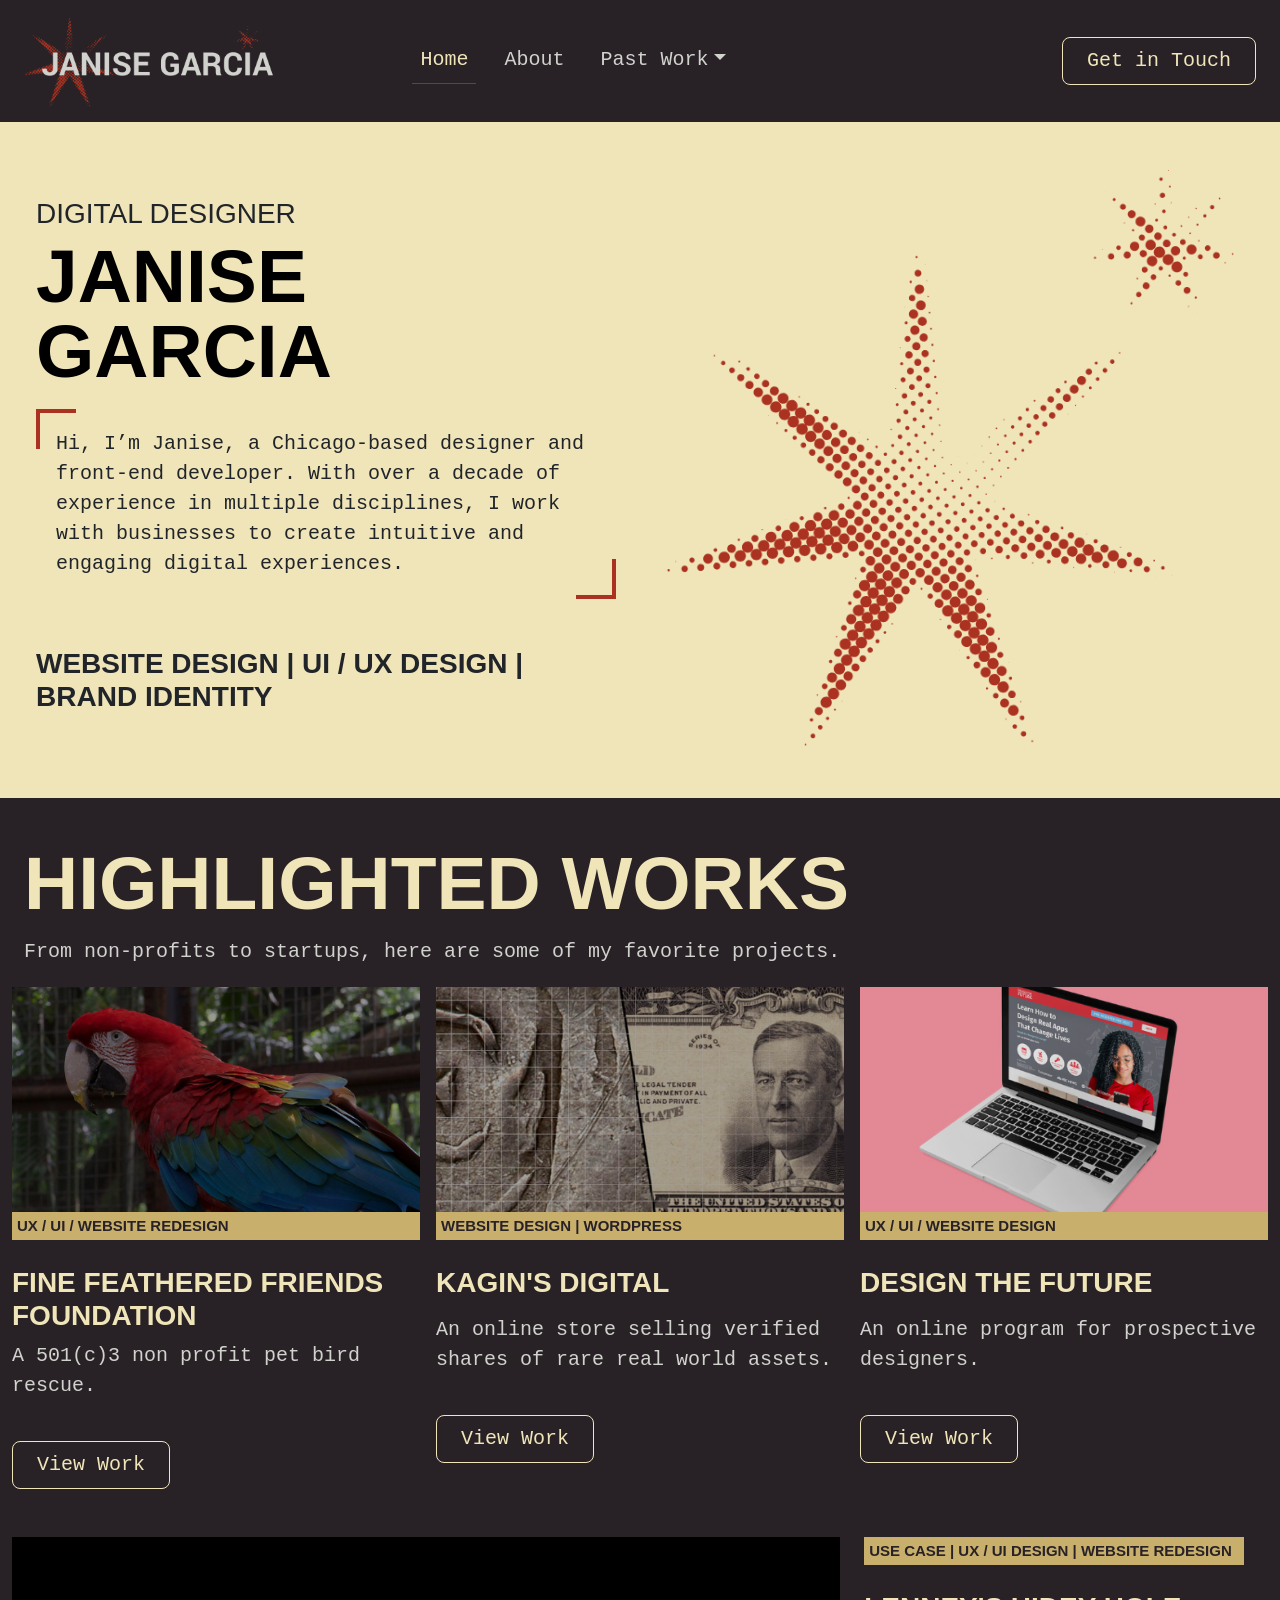
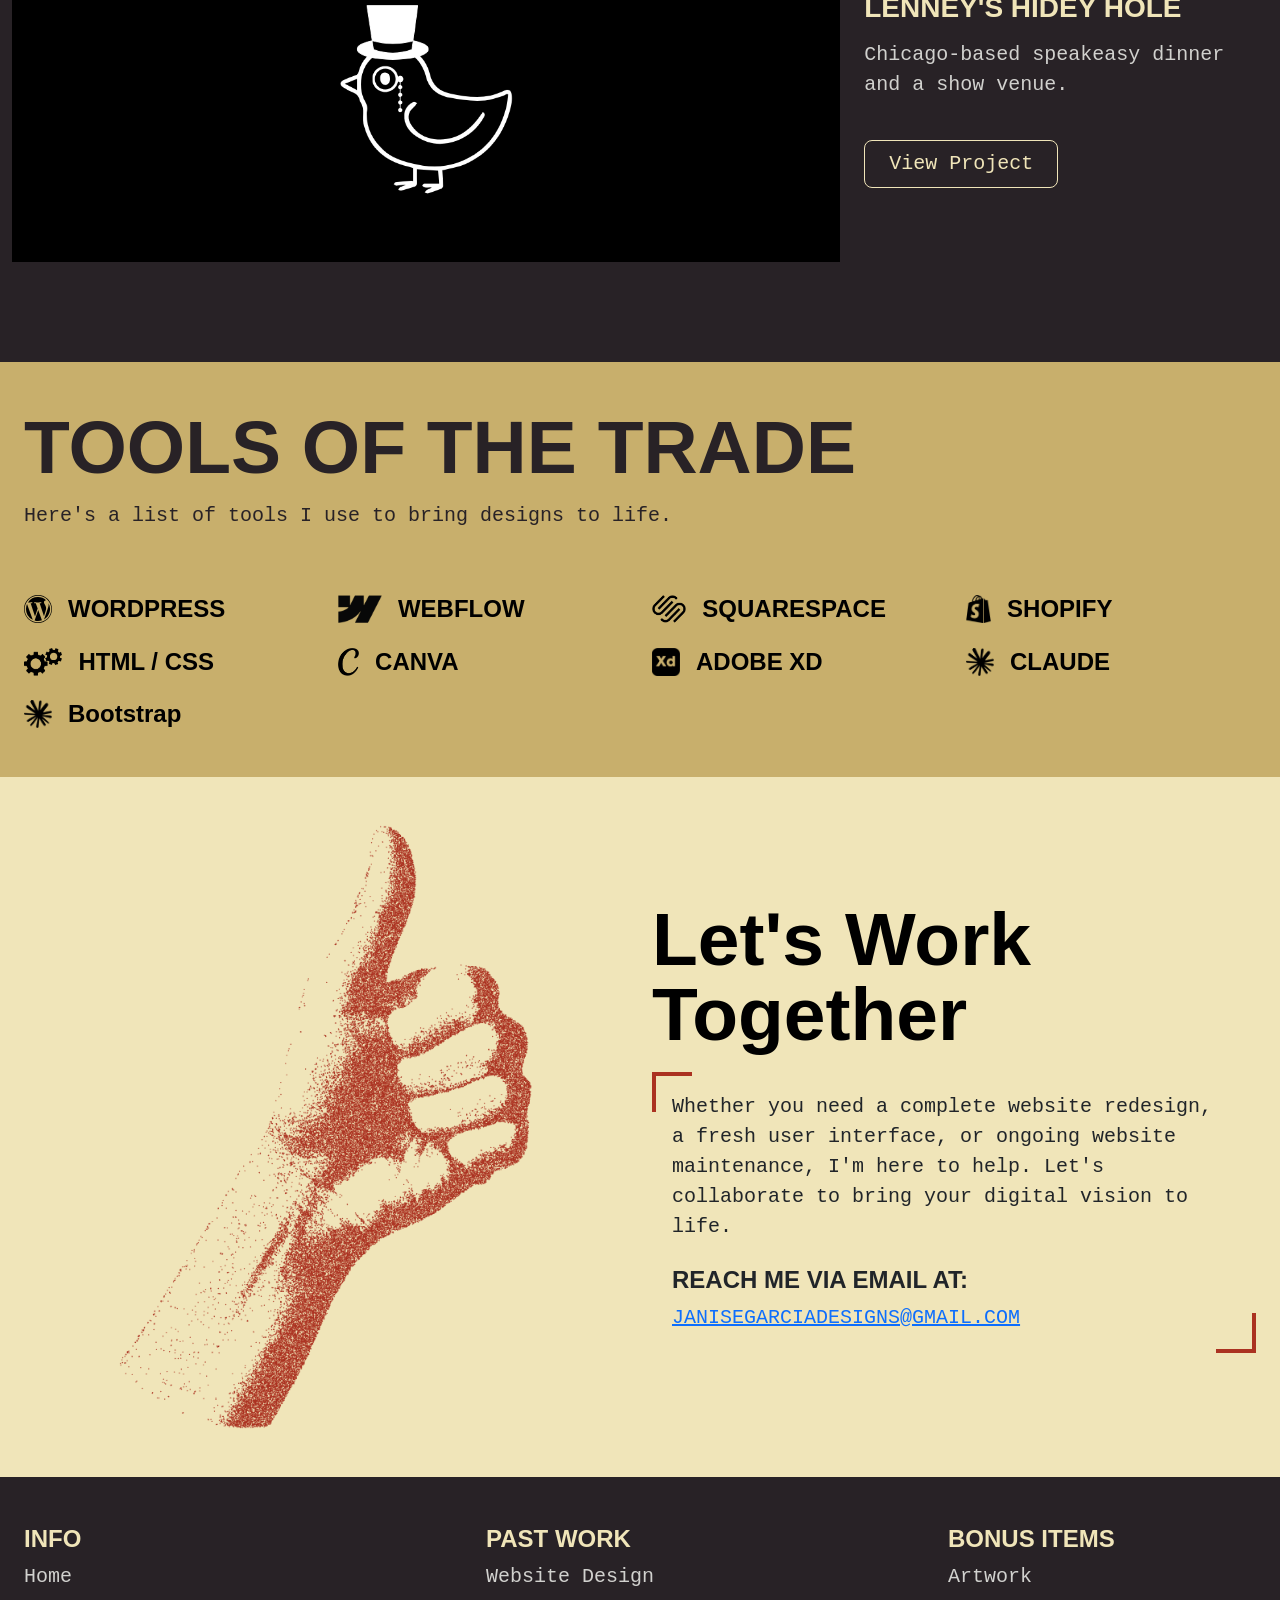
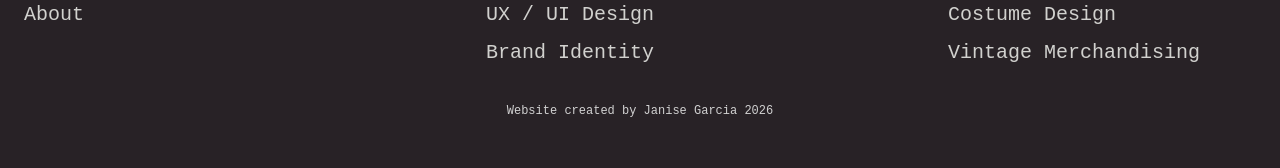
==== index.html @ 472b069e "updated spacing" ====
<!doctype html>
<html lang="en">
  <head>
    <meta charset="utf-8">
    <meta name="viewport" content="width=device-width, initial-scale=1.0">
    <title>JANISE GARCIA | DIGITAL DESIGNER</title>
    <!-- Bootstrap CSS -->
    <link rel="stylesheet" href="bootstrap-5.3.8-dist/css/bootstrap.min.css">
        <!-- Main CSS -->
    <link rel="stylesheet" href="css/main.css">



  </head>
  <body>

<!-- Navigation -->
<nav class="navbar navbar-expand-lg" aria-label="Thirteenth navbar example" >
          <div class="container"> 
              <a class="navbar-brand col-lg-3 me-0" href="#">
                <img src="images/logo.png" alt="Janise Garcia Logo" width="250" height="auto">
              </a>            
            <button class="navbar-toggler" type="button"
              data-bs-toggle="collapse"
              data-bs-target="#navbarsExample11"
              aria-controls="navbarsExample11"
              aria-expanded="false"
              aria-label="Toggle navigation">
              <span class="navbar-toggler"><span>MENU</span></span>
            </button>
            <div
              class="collapse navbar-collapse d-lg-flex"
              id="navbarsExample11">

              <ul class="navbar-nav col-lg-6 justify-content-lg-center">
                <li class="nav-item">
                  <a class="nav-link active" aria-current="page" href="#">Home</a>
                </li>
                <li class="nav-item"><a class="nav-link" href="#">About</a></li>
                <li class="nav-item dropdown">
                  <a
                    class="nav-link dropdown-toggle"
                    href="#"
                    data-bs-toggle="dropdown"
                    aria-expanded="false">Past Work</a>
                  <ul class="dropdown-menu">
                    <li><a class="dropdown-item" href="#">Website Design</a></li>
                    <li>
                      <a class="dropdown-item" href="#">UX / UI Design</a>
                    </li>
                    <li>
                      <a class="dropdown-item" href="#">Brand Identity</a>
                    </li>
                  </ul>
                </li>
              </ul>
              <div class="d-lg-flex col-lg-3 justify-content-lg-end">
                      <button type="button" class="btn btn-outline-secondary btn-lg px-4">
                        Get in Touch
                      </button>
              </div>
            </div>
          </div>
        </nav>


<!-- Hero -->
      <div class="hero container">
        <div class=" hero-content row flex-lg-row-reverse align-items-center g-5 py-5">
          <div class="col-10 col-sm-8 col-lg-6">
            <img
              src="images/herostar.png"
              class="d-block mx-lg-auto img-fluid"
              alt="Bootstrap Themes"
              width="700"
              height="500"
              loading="lazy"
            />
          </div>
          <div class="col-lg-6">
            <h3>DIGITAL DESIGNER</h3>
            <h1 class="display-5 fw-bold text-body-emphasis lh-1 mb-3">
              JANISE GARCIA
            </h1>
            <div class="box">
            <p>
              Hi, I’m Janise, a Chicago-based designer and front-end developer.
              With over a decade of experience in multiple disciplines, 
              I work with businesses to create intuitive and engaging digital experiences.
            </p>
            </div>
            <div class="tibit mt-5 pb-0 mb-0">
              <h3><strong>
                WEBSITE DESIGN | UI / UX DESIGN | BRAND IDENTITY 
                </strong>
              </h3>
            </div>
            <div class="d-grid gap-2 d-md-flex justify-content-md-start">
            </div>
          </div>
        </div>
      </div>



      <!-- past work copy-->
      <section class="past-work container">
        <div class="past-work-content row pt-5">
          <div class=" mx-auto">
             <h1 class="display-5 fw-bold text-body-emphasis lh-1 mb-3">
              HIGHLIGHTED WORKS
            </h1>
            <p class="lead">
              From non-profits to startups, here are some of my favorite projects.
            </p>
        </div>
      </section>

     <!-- past work cards-->
      <div class="album py-1 ">
        <div class="album-card container pb-5">
          <div class="row row-cols-1 row-cols-sm-2 row-cols-md-3 g-3">
            
            <div class="col ">
              <div class="">
                <div class="thumbnail" style=" background-image: url('images/fff_thumbnail.png');"  height="225" width="100%"></div>
                  <title>Placeholder</title>
                  <rect width="100%" height="100%" fill="#55595c"></rect>
                </svg>
                <div class="">
                  <h4 class="details">UX / UI / WEBSITE REDESIGN</h4>
                  <h3 class="title pt-2">FINE FEATHERED FRIENDS FOUNDATION</h3>
                  <p class="lead pb-4">A 501(c)3 non profit pet bird rescue.</p>
                  <div class="d-flex justify-content-between align-items-center">
                    <div class="btn-group">
                      <button type="button" class="btn btn-outline-secondary btn-lg px-4">
                        View Work
                      </button>
                    </div>
                  </div>
                </div>
              </div>
            </div>

            <div class="col ">
              <div class="">
                <div class="thumbnail" style=" background-image: url('images/kd_thumbnail.png');"  height="225" width="100%"></div>
                <div class="">
                  <h4 class="details">WEBSITE DESIGN | WORDPRESS</h4>
                  <h3 class="title py-2">KAGIN'S DIGITAL</h3>
                  <p class="lead pb-4">An online store selling verified shares of rare real world assets.</p>
                  <div
                    class="d-flex justify-content-between align-items-center">
                    <div class="btn-group">
                      <button type="button" class="btn btn-outline-secondary btn-lg px-4">
                        View Work
                      </button>
                    </div>
                  </div>
                </div>
              </div>
            </div>


            <div class="col">
              <div class="">
                 <div class="thumbnail" style=" background-image: url('images/thefuture.png');"  height="225" width="100%"></div>
                <div class="">
                  <h4 class="details">UX / UI / WEBSITE DESIGN</h4>
                  <h3 class="title py-2">DESIGN THE FUTURE</h3>
                  <p class="lead pb-4">An online program for prospective designers.</p>
                  <div class="d-flex justify-content-between align-items-center">
                    <div class="btn-group">
                      <button  type="button" class="btn btn-outline-secondary btn-lg px-4">
                        View Work
                      </button>
                    </div>
                  </div>
                </div>
              </div>
            </div>

          </div>

          <div class="row row-cols-1 row-cols-sm-1 row-cols-md-1 py-5">
            <div class="col ">
              <div class="d-flex flex-row justify-content-start">
                <div class="thumbnail2" style=" background-color:black; width:100%;height:325px; background-image: url('images/thumbnail_lhh.png');" ></div>
                <div class="px-4">
                  <h4 class="details">USE CASE | UX / UI DESIGN | WEBSITE REDESIGN</h4>
                  <h3 class="title py-2">LENNEY'S HIDEY HOLE</h3> 
                  <p class="lead pb-4">Chicago-based speakeasy dinner and a show venue.</p>
                  <div class="d-flex justify-content-between align-items-center" >
                    <div class="btn-group">
                      <button type="button" class="btn btn-outline-secondary btn-lg px-4">
                        View Project
                      </button>
                    </div>
                  </div>
                </div>
              </div>
            </div>
          </div>
              </button>
        </div>             
      </div>



      <!-- tools of the trade -->
      <section class="tools container">
        <div class="tools-content row pt-5">
          <div class=" mx-auto">
             <h1 class="display-5 fw-bold text-body-emphasis lh-1 mb-3">
              TOOLS OF THE TRADE
            </h1>
            <p class="lead">
              Here's a list of tools I use to bring designs to life.
            </p>
          </div>
    <div class=" text-secondary">
        <div class="row row-cols-1 row-cols-sm-2 row-cols-md-3 row-cols-lg-4 g-4 py-5" >
          <div class="col d-flex align-items-start">

<svg xmlns="http://www.w3.org/2000/svg" width="1.75em" height="1.75em" fill="black" class="bi bi-wordpress flex-shrink-0 me-3" viewBox="0 0 16 16">
  <path d="M12.633 7.653c0-.848-.305-1.435-.566-1.892l-.08-.13c-.317-.51-.594-.958-.594-1.48 0-.63.478-1.218 1.152-1.218q.03 0 .058.003l.031.003A6.84 6.84 0 0 0 8 1.137 6.86 6.86 0 0 0 2.266 4.23c.16.005.313.009.442.009.717 0 1.828-.087 1.828-.087.37-.022.414.521.044.565 0 0-.371.044-.785.065l2.5 7.434 1.5-4.506-1.07-2.929c-.369-.022-.719-.065-.719-.065-.37-.022-.326-.588.043-.566 0 0 1.134.087 1.808.087.718 0 1.83-.087 1.83-.087.37-.022.413.522.043.566 0 0-.372.043-.785.065l2.48 7.377.684-2.287.054-.173c.27-.86.469-1.495.469-2.046zM1.137 8a6.86 6.86 0 0 0 3.868 6.176L1.73 5.206A6.8 6.8 0 0 0 1.137 8"/>
  <path d="M6.061 14.583 8.121 8.6l2.109 5.78q.02.05.049.094a6.85 6.85 0 0 1-4.218.109m7.96-9.876q.046.328.047.706c0 .696-.13 1.479-.522 2.458l-2.096 6.06a6.86 6.86 0 0 0 2.572-9.224z"/>
  <path fill-rule="evenodd" d="M0 8c0-4.411 3.589-8 8-8s8 3.589 8 8-3.59 8-8 8-8-3.589-8-8m.367 0c0 4.209 3.424 7.633 7.633 7.633S15.632 12.209 15.632 8C15.632 3.79 12.208.367 8 .367 3.79.367.367 3.79.367 8"/>
</svg>
            <div>
              <h3 class="fw-bold mb-0 fs-4 text-body-emphasis">
                WORDPRESS
              </h3>
            </div>
          </div>
          <div class="col d-flex align-items-start">
<img src="images/webflow_icon.png" alt="Webflow Icon" class="bi text-body-secondary flex-shrink-0 me-3" width="auto" height="28">
            <div>
              <h3 class="fw-bold mb-0 fs-4 text-body-emphasis">
                WEBFLOW
              </h3>
            </div>
          </div>
          <div class="col d-flex align-items-start">
            <img src="images/squarespace_logo.png" alt="Webflow Icon" class="bi text-body-secondary flex-shrink-0 me-3" width="auto" height="28">
            <div>
              <h3 class="fw-bold mb-0 fs-4 text-body-emphasis">
                SQUARESPACE
              </h3>
            </div>
          </div>
          <div class="col d-flex align-items-start">
            <img src="images/shopify_logo.png" alt="Shopify Icon" class="bi text-body-secondary flex-shrink-0 me-3" width="auto" height="28">
            <div>
              <h3 class="fw-bold mb-0 fs-4 text-body-emphasis">
                SHOPIFY
              </h3>
            </div>
          </div>
          <div class="col d-flex align-items-start">
            <img src="images/htmlcss_logo.png" alt="Figma Icon" class="bi text-body-secondary flex-shrink-0 me-3" width="auto" height="28">
            <div>
              <h3 class="fw-bold mb-0 fs-4 text-body-emphasis">
                HTML / CSS
              </h3>
            </div>
          </div>
          <div class="col d-flex align-items-start">
            <img src="images/canva_logo.png" alt="Figma Icon" class="bi text-body-secondary flex-shrink-0 me-3" width="auto" height="28">
            <div>
              <h3 class="fw-bold mb-0 fs-4 text-body-emphasis">
                CANVA
              </h3>
            </div>
          </div>
          <div class="col d-flex align-items-start">
            <img src="images/adobe_xd.png" alt="Figma Icon" class="bi text-body-secondary flex-shrink-0 me-3" width="auto" height="28">
            <div>
              <h3 class="fw-bold mb-0 fs-4 text-body-emphasis">
                ADOBE XD
              </h3>
            </div>
          </div>
          <div class="col d-flex align-items-start">
            <img src="images/claude_logo.png" alt="Figma Icon" class="bi text-body-secondary flex-shrink-0 me-3" width="auto" height="28">
            <div>
              <h3 class="fw-bold mb-0 fs-4 text-body-emphasis">
                CLAUDE
              </h3>
            </div>
          </div>
                    <div class="col d-flex align-items-start">
            <img src="images/claude_logo.png" alt="Figma Icon" class="bi text-body-secondary flex-shrink-0 me-3" width="auto" height="28">
            <div>
              <h3 class="fw-bold mb-0 fs-4 text-body-emphasis">
                Bootstrap
              </h3>
            </div>
          </div>
        </div>
      </div>


        </div>
      </section>



      




<!-- Contact Me -->
      <div class="contact container">
        <div class="contact-content row flex-lg-row-reverse align-items-center py-5">
                    <div class="col-lg-6">
            <h1 class="display-5 fw-bold text-body-emphasis lh-1 mb-3">
              Let's Work Together
            </h1>
            <div class="box">
            <p class="lead">
            Whether you need a complete website redesign, a fresh user interface,
            or ongoing website maintenance, I'm here to help. Let's collaborate
            to bring your digital vision to life.
            </p>
            <br>
            <h4><strong>REACH ME VIA EMAIL AT:</strong></h4>
            <p class="lead">
            <a href="mailto:janisegarciadesigns@gmail.com">JANISEGARCIADESIGNS@GMAIL.COM</a></p>
          </div>
          </div>
          <div class="col-10 col-sm-8 col-lg-6">
            <img
              src="images/thumbsup.png"
              class="d-block mx-lg-auto img-fluid"
              alt="Bootstrap Themes"
              width="700"
              height="500"
              loading="lazy"
            />
          </div>
        </div>
      </div>






<!-- footer -->
      <section class="footer container">
        <div class="row py-lg-5">
          <div class=" mx-auto">
      <footer class="py-0">
        <div class="d-flex justify-content-between align-items-top">
          <div class="col-6 col-md-3 mb-3">
            <h4>INFO</h4>
            <ul class="nav flex-column">
              <li class="nav-item mb-2">
                <a href="#" class="footer-link p-0 text-body-secondary">Home</a>
              </li>
              <li class="nav-item mb-2">
                <a href="#" class="footer-link p-0 text-body-secondary">About</a>
              </li>
            </ul>
          </div>
          <div class="col-6 col-md-3 mb-3">
            <h4>PAST WORK</h4>
            <ul class="nav flex-column">
              <li class="nav-item mb-2">
                <a href="#" class="footer-link p-0 text-body-secondary">Website Design</a>
              </li>
              <li class="nav-item mb-2">
                <a href="#" class="footer-link p-0 text-body-secondary">UX / UI Design</a>
              </li>
                    <li class="nav-item mb-2">
                <a href="#" class="footer-link p-0 text-body-secondary">Brand Identity</a>
              </li>
            </ul>
          </div>
          <div class="col-6 col-md-3 mb-3">
            <h4>BONUS ITEMS</h4>
            <ul class="nav flex-column">
              <li class="nav-item mb-2">
                <a href="#" class="footer-link p-0 text-body-secondary">Artwork</a>
              </li>
              <li class="nav-item mb-2">
                <a href="#" class="footer-link p-0 text-body-secondary">Costume Design</a>
              </li>
              <li class="nav-item mb-2">
                <a href="#" class="footer-link p-0 text-body-secondary">Vintage Merchandising</a>
              </li>
            </ul>
          </div>
        </div>
      </footer>
      <p class="footer text">Website created by Janise Garcia 2026</p>
    </div>
  </div>
</section>






    
    
    <!-- Bootstrap JS (place before closing body tag) -->
    <script src="bootstrap-5.3.8-dist/js/bootstrap.bundle.min.js"></script>
  </body>
</html>
---- css/main.css ----
* {
margin: 0;
padding: 0;
box-sizing: border-box;
}

@font-face {
            font-family: 'Geist';
            src: url('Geist/static/Geist-Black.ttf') format('ttf');
            src: url('Geist/static/Geist-Bold.ttf') format('ttf');
            src: url('Geist/static/Geist-ExtraBold.ttf') format('ttf');
            src: url('Geist/static/Geist-ExtraLight.ttf') format('ttf');

            src: url('Geist/static/Geist-Light.ttf') format('ttf');
            src: url('Geist/static/Geist-Medium.ttf') format('ttf');
            src: url('Geist/static/Geist-Regular.ttf') format('ttf');
            src: url('Geist/static/Geist-SemiBold.ttf') format('ttf');
            src: url('Geist/static/Geist-Thin.ttf') format('ttf');

        }

@font-face {
            font-family: 'Geist Mono';
            src: url('Geist_Mono/static/GeistMono-Black.ttf') format('ttf');
            src: url('Geist_Mono/static/GeistMono-Bold.ttf') format('ttf');
            src: url('Geist_Mono/static/GeistMono-ExtraBold.ttf') format('ttf');
            src: url('Geist_Mono/static/GeistMono-ExtraLight.ttf') format('ttf');

            src: url('Geist_Mono/static/GeistMono-Light.ttf') format('ttf');
            src: url('Geist_Mono/static/GeistMono-Medium.ttf') format('ttf');
            src: url('Geist_Mono/static/GeistMono-Regular.ttf') format('ttf');
            src: url('Geist_Mono/static/GeistMono-SemiBold.ttf') format('ttf');
            src: url('Geist_Mono/static/GeistMono-Thin.ttf') format('ttf');

        }

html, body {
  overflow-x: hidden;
  max-width: 100%;
}


 body {
font-family: 'Geist Mono', monospace;
font-weight: 400;
font-style: normal;
        }
 h1, h2, h3, h4 {
  font-family: "Geist Sans", sans-serif;
  font-optical-sizing: auto;
font-weight: 400;
  font-style: normal;        
}

h1{font-size:75px!important;}

p.footer.text{text-align: center; font-size:12px; margin-bottom:0px; margin-top:10px;}

.d-flex.justify-content-between.align-items-top h4{color:#f0e5b9;font-weight: 700 !important;}

  .logo{
   font-family: "Geist Sans", sans-serif;
  font-optical-sizing: auto;
  font-weight:400;
 }



nav{background:#282226;color:#d1d1ce;}
nav{background:#282226;color:#d1d1ce;}


.navbar.navbar-expand-lg{
    width: 100%;
    max-width: 100%;
    height: auto;
padding-right:24px;
    padding-left: 24px;
}
.navbar.navbar-expand-lg .container{width:100%;max-width:100%;height:auto;padding:0px;}

.navbar-toggler { border:none!important;color:#f0e5b9;
}

@media (min-width: 960px) {
    .flex-lg-row-reverse {
        flex-direction: row-reverse !important;
    }
  }

@media (min-width: 992px) {
    .navbar-expand-lg .navbar-collapse {
        justify-content:space-between;
    }
}
 



 .hero {background:#f0e5b9;width:100%;max-width:100%;height:auto;}
 .hero-content {
    margin-left: auto;
    margin-right: auto;
    max-width: 1350px;
}

.past-work{background:#282226;color:#d1d1ce;width:100%;max-width:100%;height:auto;}
.past-work h1{color:#f0e5b9!important;}
.past-work-content {
    margin-left: auto;
    margin-right: auto;
    max-width: 1350px;
}

.album{background:#282226;color:#d1d1ce;width:100%;max-width:100%;}
.album-card{
    margin-left: auto;
    margin-right: auto;
    max-width: 1350px;}

.contact{background:#f0e5b9;width:100%;max-width:100%;}
.contact-content {
    margin-left: auto;
    margin-right: auto;
    max-width: 1350px;
}


.box {
  --b: 4px;   /* thickness of the border */
  --c: #ab3221;   /* color of the border */
  --w: 40px;  /* width of border */
  padding: var(--b); /* space for the border */
  position:relative;
  padding:20px 20px 20px 20px;
  margin-top:20px;
}
.box::before {
  content :"";
  position: absolute;
  inset: 0;
  background: var(--c,red);
  --_g: #0000 90deg,#000 0;
  --_p: var(--w) var(--w) no-repeat;
  --mask:
    conic-gradient(from 90deg  at top    var(--b) left  var(--b),var(--_g)) 0    0    / var(--_p),
    conic-gradient(from -90deg at bottom var(--b) right var(--b),var(--_g)) 100% 100% / var(--_p);
    -webkit-mask: var(--mask);
            mask: var(--mask);
}


.box p{padding-bottom:0px; margin-bottom:0px;font-size: 1.25rem;
    font-weight:300;}

h4.details{
    font-size: 15px !important;
    padding: 5px;
    background: #c8af6c;
    color: #282226;
    margin-bottom: 18px;
    font-weight: 600;
}


h3.title{font-weight:800;color:#f0e5b9!important;}


.thumbnail{
  height:225px;
  background-size: cover; /* Ensures the image covers the entire area, potentially cropping edges */
  background-position: center; /* Centers the image */
  background-repeat: no-repeat; /* Prevents image repetition */
}


.thumbnail2{
  height:225px;
  background-size: contain; /* Ensures the image covers the entire area, potentially cropping edges */
  background-position: center; /* Centers the image */
  background-repeat: no-repeat; /* Prevents image repetition */
}



button.btn.btn-outline-secondary{
    border-color:#f0e5b9;
    color:#f0e5b9;
}

button.btn.btn-outline-secondary:hover{
    background-color:#f0e5b9;
    color: #282226;
}

.tools.container{background-color:#c8af6c;color:#282226;width:100%;max-width:100%;height:auto;}
.tools.container h1{color:#282226!important;}
.tools-content {
    margin-left: auto;
    margin-right: auto;
    max-width: 1350px;
}

section.footer{background:#282226;color:#d1d1d1;width:100%;max-width:100%;height:auto;}
li .nav-item{color:#d1d1d1;}


.port{display: flex;justify-content: space-between;}
.project{width:100%;}
.innerproject{background:linear-gradient(305deg, rgb(0 0 0 / 90%) 0%, rgb(0 0 0 / 80%) 23%, rgb(171 50 33 / 81%) 100%);height: 100%;display: flex;
    flex-direction: column;
    align-items: center;
    justify-content: space-between;}

.navbar-nav .nav-link.active{
  color:#f0e5b9!important; border-bottom: 1px solid red;
}
.navbar-nav .nav-link:hover{
  color:#f0e5b9!important; border-bottom: 1px solid red;
}

.nav-link {
  font-size:20px!important;
  color:#d1d1ce!important;
  margin:0px 0px 0px 20px;
    display: block;
    padding: var(--bs-nav-link-padding-y) var(--bs-nav-link-padding-x);
    font-weight: var(--bs-nav-link-font-weight);
    text-decoration: none;
    background: 0 0;
    border: 0;
    transition: color .15s 
ease-in-out, background-color .15s 
ease-in-out, border-color .15s 
ease-in-out;
}

footer{    margin-left: auto;
    margin-right: auto;
    max-width: 1350px;

}
.footer-link{
  font-size:20px!important;
  color:#d1d1ce!important;
    display: block;
    padding: var(--bs-nav-link-padding-y) var(--bs-nav-link-padding-x);
    font-weight: var(--bs-nav-link-font-weight);
    text-decoration: none;
    background: 0 0;
    border: 0;
    transition: color .15s 
ease-in-out, background-color .15s 
ease-in-out, border-color .15s 
ease-in-out;
}


section.footer{
  padding-left:24px;
  padding-right:24px;
}

.box a[href^="mailto:"] {
  overflow-wrap: anywhere;
}

@media (max-width:991px) {
.navbar.navbar-expand-lg{
  padding-right: 15px;
  padding-left:15px;}
  .navbar-toggler{
    padding:0px;}
  .hero-content.row.flex-lg-row-reverse.align-items-center.g-5.py-5 .col-lg-6{
       padding:0px;
   }
   .hero{
       padding-left:15px!important;padding-right:15px!important;
   }
   .mx-auto{padding-left:0px; padding-right:0px;}
.past-work{
    padding-left:15px!important;
    padding-right:15px!important;
}
.album-card.container.pb-5{
    padding-left:15px!important;
    padding-right:15px!important;
}
.tools.container{
    padding-left:15px!important;
    padding-right:15px!important;
}

.contact-content.row.flex-lg-row-reverse.align-items-center.py-5 .col-lg-6{
       padding:0px;
   }

   .contact .container{
       padding-left:15px!important;
       padding-right:15px!important;
   }
   .footer.container{padding-top:48px!important; padding-bottom:24px!important;}
}


@media (max-width:570px) {
    h1 {
        font-size: 48px !important;
    }
  
.row.row-cols-1.row-cols-sm-1.row-cols-md-1.py-5 .col .d-flex.flex-row.justify-content-start{
  display:flex!important;    
  flex-direction: column!important;

}
.d-flex.flex-row.justify-content-start .px-4{
  padding-left:0px!important;
  padding-right:0px!important;
}
.row.row-cols-1.row-cols-sm-2.row-cols-md-3.g-3{
  row-gap:28px;
}
.row.row-cols-1.row-cols-sm-1.row-cols-md-1.py-5{
  padding-bottom:0px!important;
}
.thumbnail {
    height: 325px!important;
}
button.btn.btn-outline-secondary.btn-lg.px-4{
    padding:8px 24px!important;
}


}
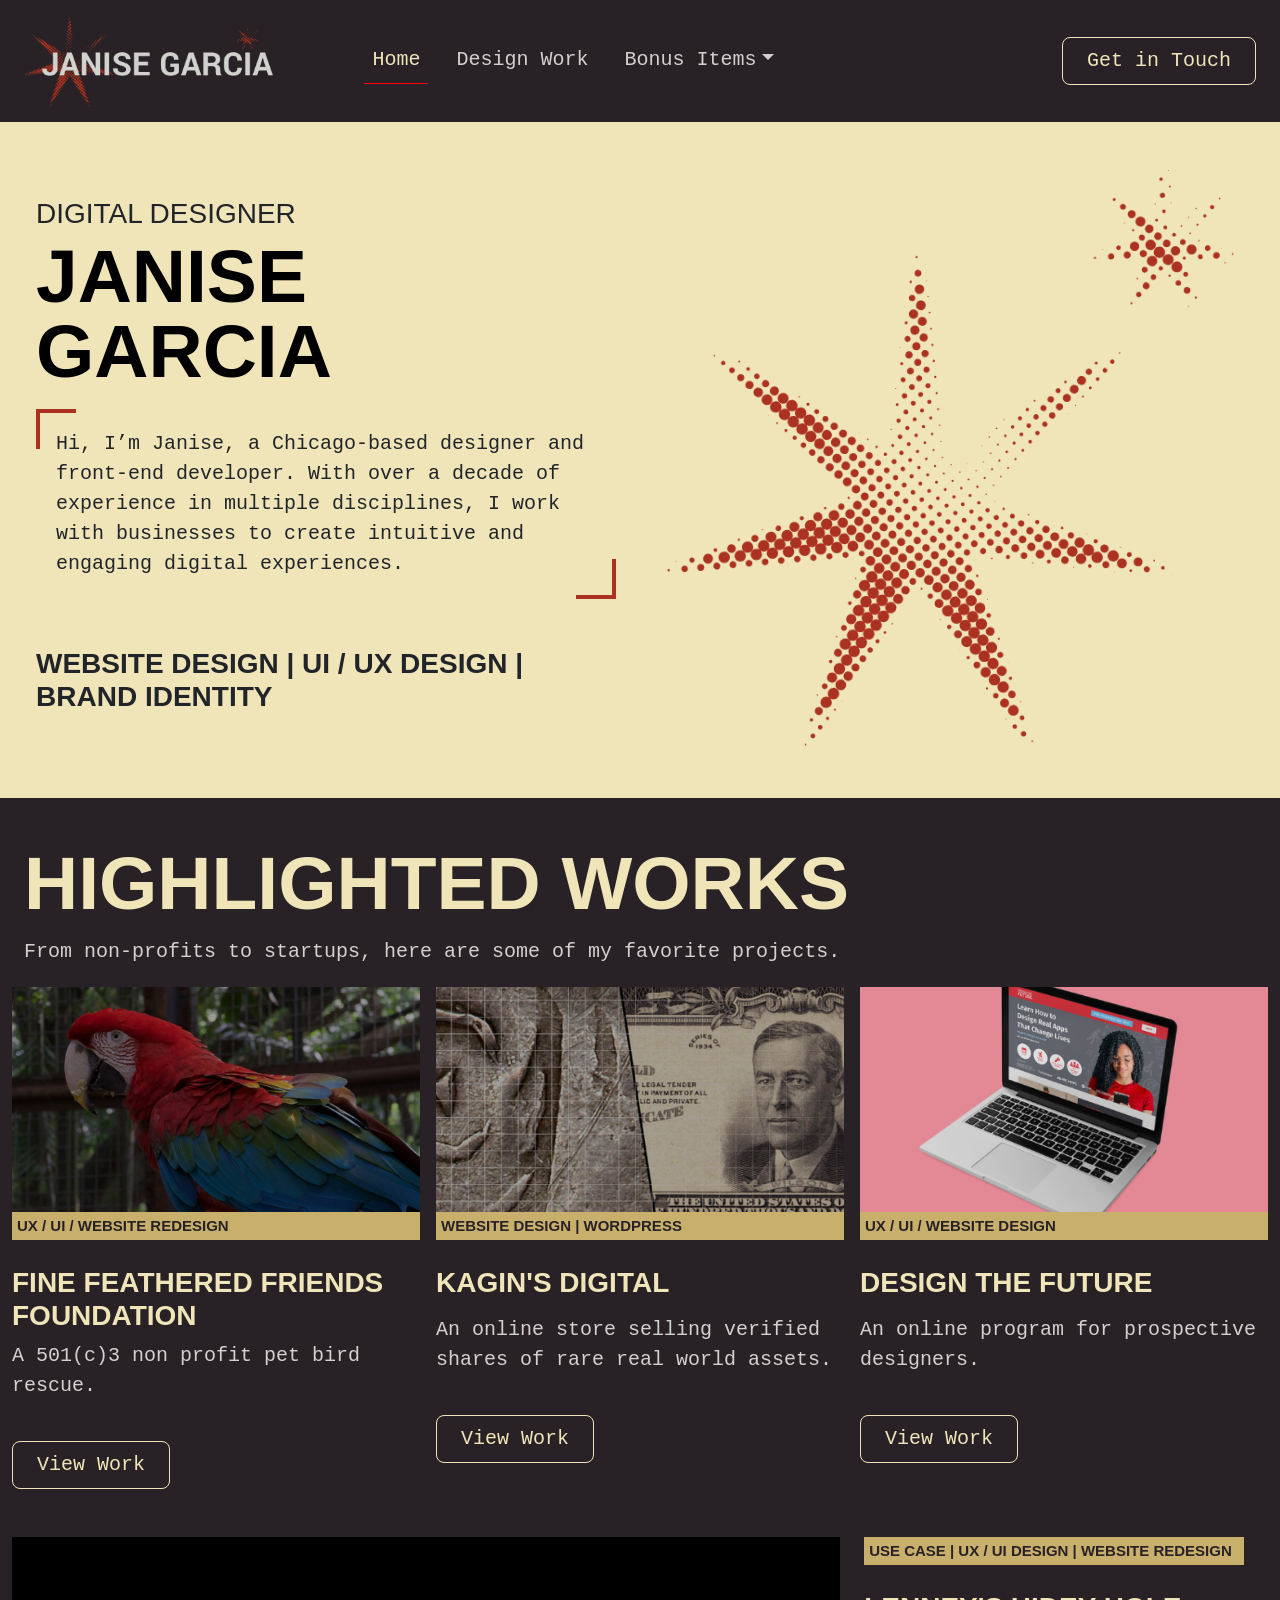
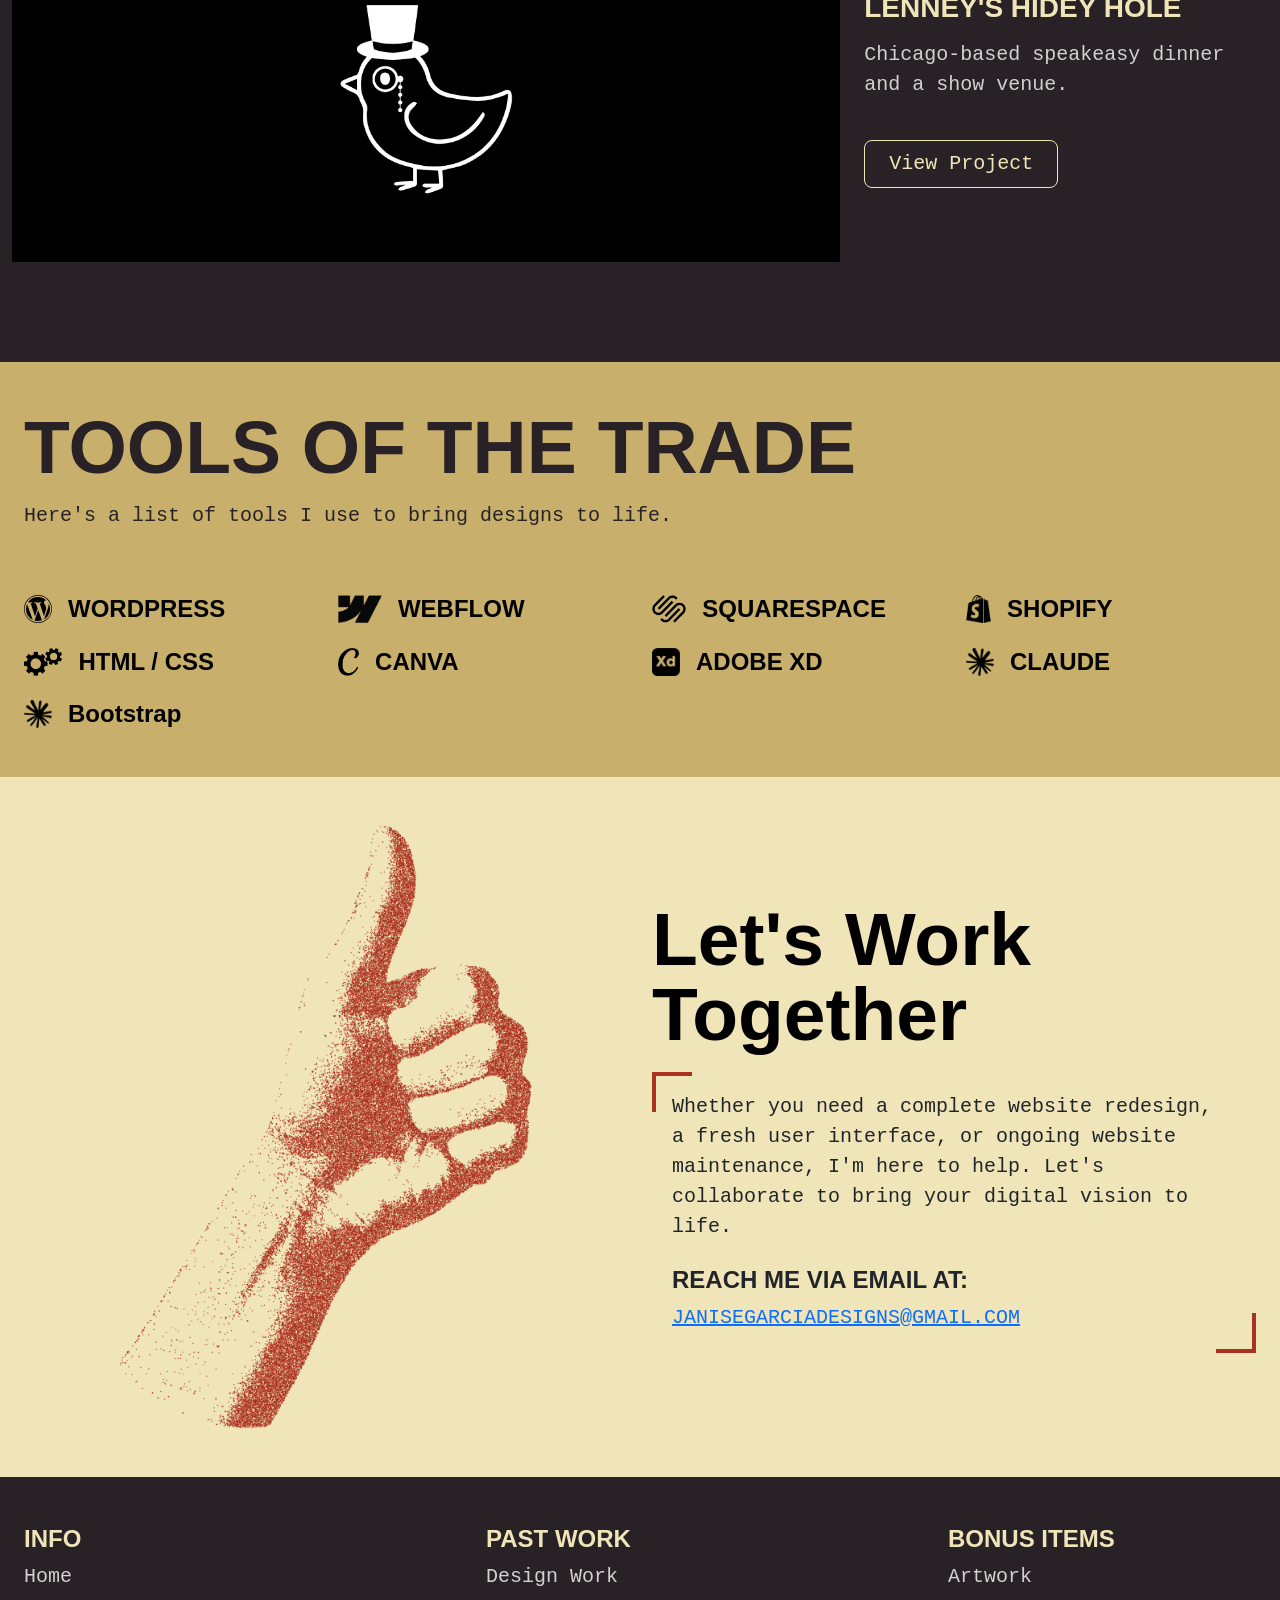
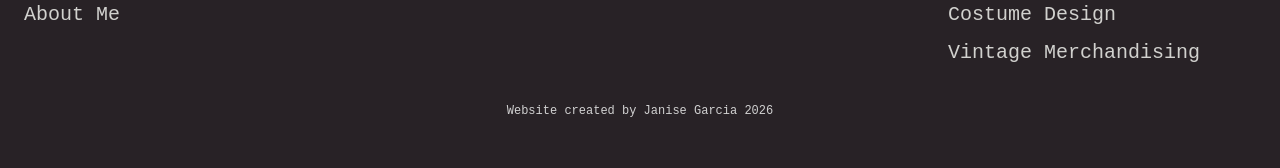
==== commit 597726b6: "updated  footer" ====
--- a/index.html
+++ b/index.html
@@ -36,20 +36,22 @@
                 <li class="nav-item">
                   <a class="nav-link active" aria-current="page" href="#">Home</a>
                 </li>
-                <li class="nav-item"><a class="nav-link" href="#">About</a></li>
+                <li class="nav-item"><a class="nav-link" href="#">Design Work</a></li>
                 <li class="nav-item dropdown">
                   <a
                     class="nav-link dropdown-toggle"
                     href="#"
                     data-bs-toggle="dropdown"
-                    aria-expanded="false">Past Work</a>
+                    aria-expanded="false">Bonus Items</a>
                   <ul class="dropdown-menu">
-                    <li><a class="dropdown-item" href="#">Website Design</a></li>
+                    <li><a class="dropdown-item" href="#">About Me</a></li>
                     <li>
-                      <a class="dropdown-item" href="#">UX / UI Design</a>
+                    <li><a class="dropdown-item" href="#">Artwork</a></li>
+                    <li>
+                      <a class="dropdown-item" href="#">Costume Design</a>
                     </li>
                     <li>
-                      <a class="dropdown-item" href="#">Brand Identity</a>
+                      <a class="dropdown-item" href="#">Vintage Merchandising</a>
                     </li>
                   </ul>
                 </li>
@@ -361,7 +363,7 @@
                 <a href="#" class="footer-link p-0 text-body-secondary">Home</a>
               </li>
               <li class="nav-item mb-2">
-                <a href="#" class="footer-link p-0 text-body-secondary">About</a>
+                <a href="#" class="footer-link p-0 text-body-secondary">About Me</a>
               </li>
             </ul>
           </div>
@@ -369,13 +371,7 @@
             <h4>PAST WORK</h4>
             <ul class="nav flex-column">
               <li class="nav-item mb-2">
-                <a href="#" class="footer-link p-0 text-body-secondary">Website Design</a>
-              </li>
-              <li class="nav-item mb-2">
-                <a href="#" class="footer-link p-0 text-body-secondary">UX / UI Design</a>
-              </li>
-                    <li class="nav-item mb-2">
-                <a href="#" class="footer-link p-0 text-body-secondary">Brand Identity</a>
+                <a href="#" class="footer-link p-0 text-body-secondary">Design Work</a>
               </li>
             </ul>
           </div>
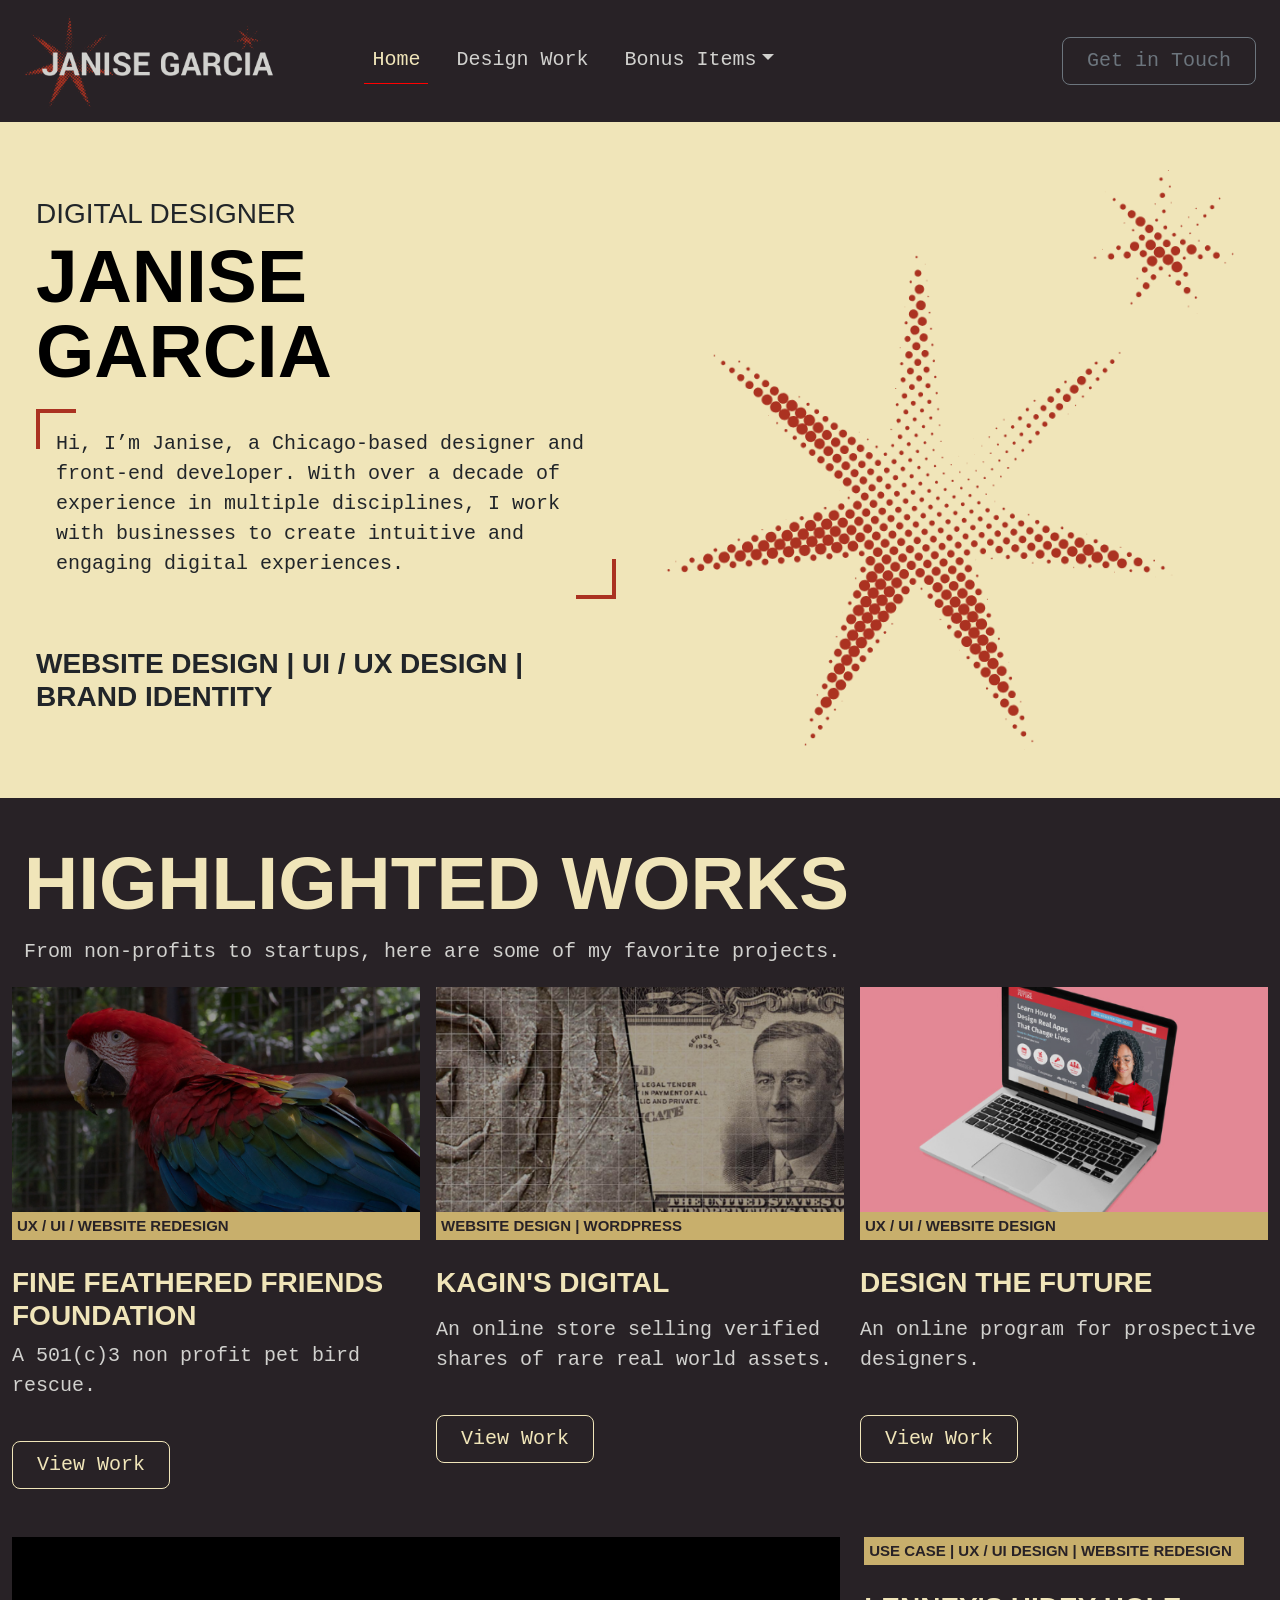
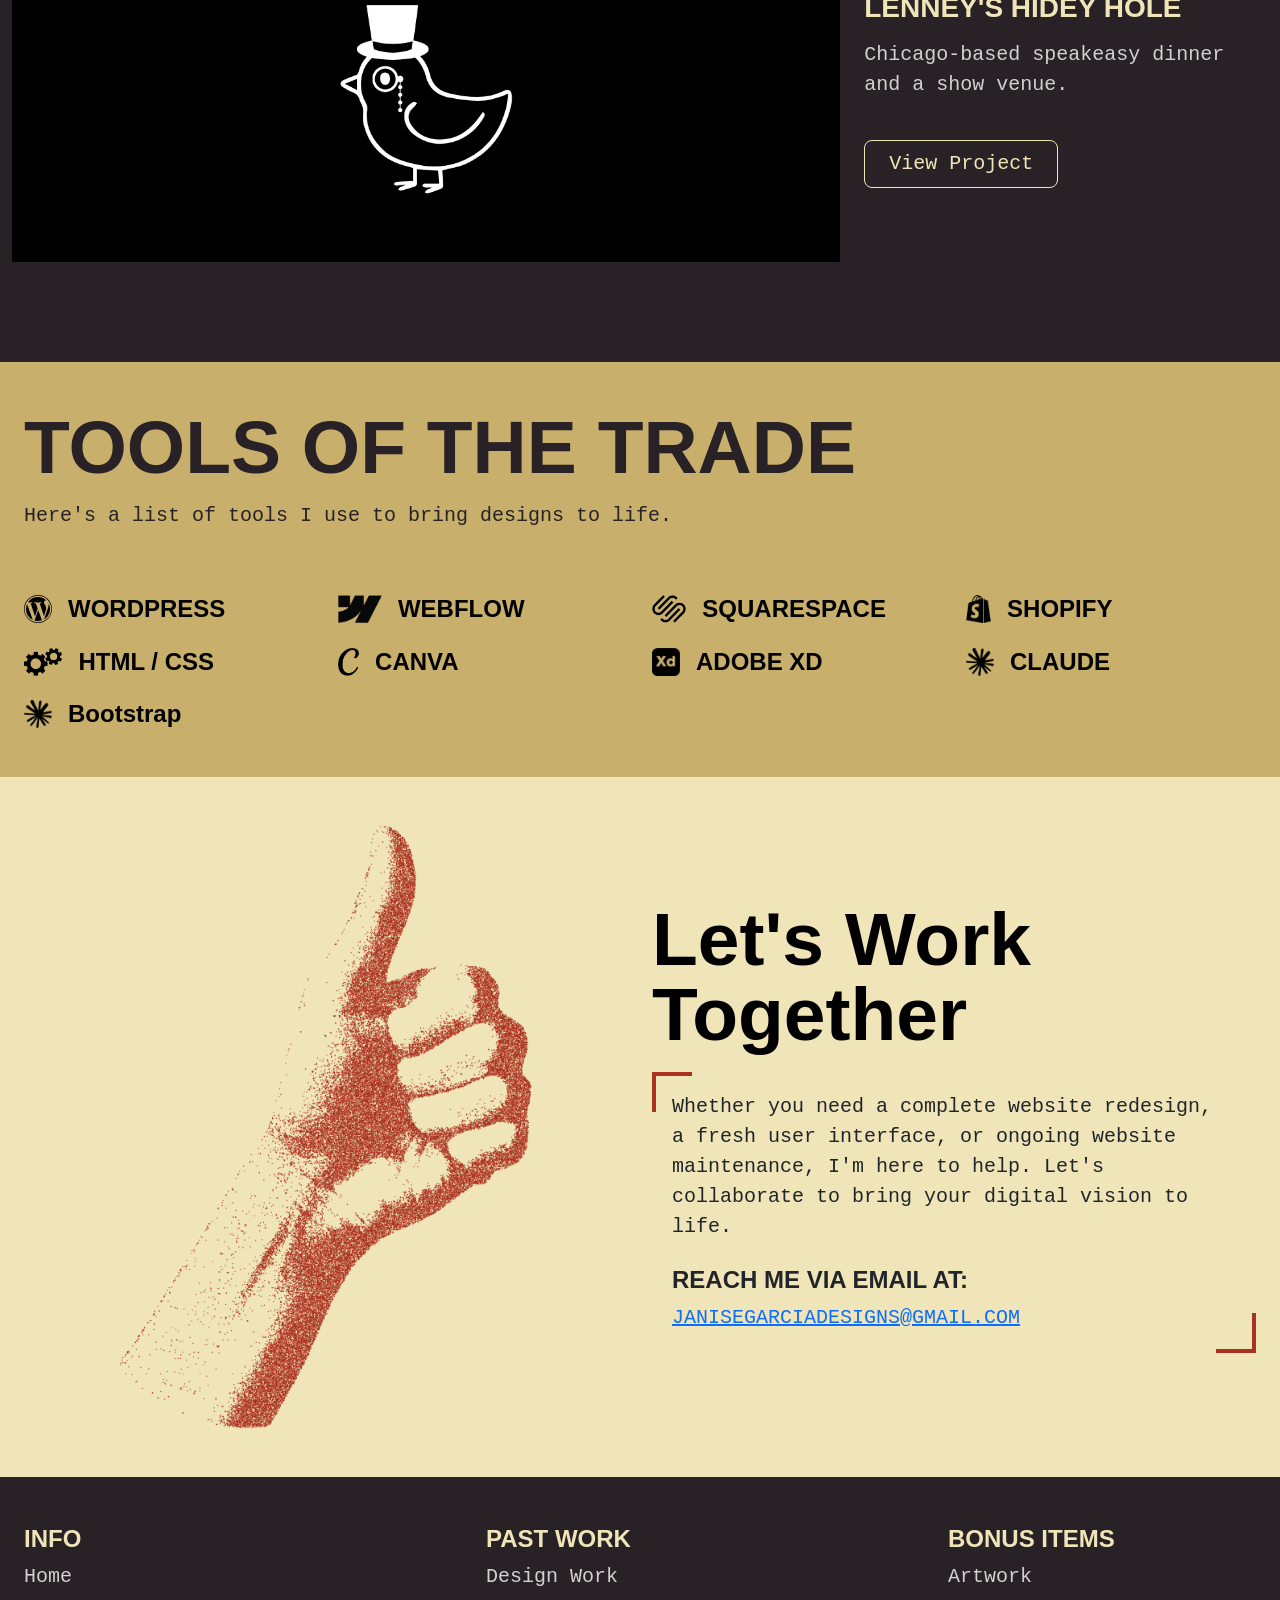
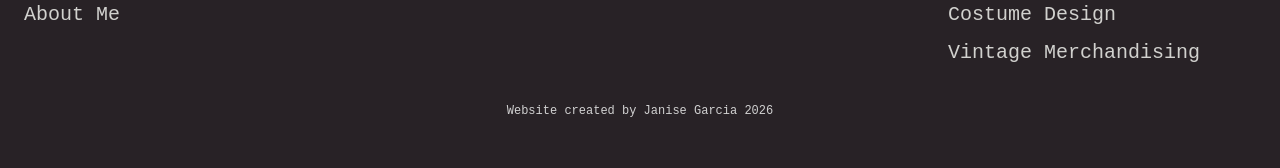
==== commit bf55e725: "button update" ====
--- a/index.html
+++ b/index.html
@@ -17,7 +17,7 @@
 <!-- Navigation -->
 <nav class="navbar navbar-expand-lg" aria-label="Thirteenth navbar example" >
           <div class="container"> 
-              <a class="navbar-brand col-lg-3 me-0" href="#">
+              <a class="navbar-brand col-lg-3 me-0" href="index.html">
                 <img src="images/logo.png" alt="Janise Garcia Logo" width="250" height="auto">
               </a>            
             <button class="navbar-toggler" type="button"
@@ -34,9 +34,9 @@
 
               <ul class="navbar-nav col-lg-6 justify-content-lg-center">
                 <li class="nav-item">
-                  <a class="nav-link active" aria-current="page" href="#">Home</a>
+                  <a class="nav-link active" aria-current="page" href="index.html">Home</a>
                 </li>
-                <li class="nav-item"><a class="nav-link" href="#">Design Work</a></li>
+                <li class="nav-item"><a class="nav-link" href="design-work.html">Design Work</a></li>
                 <li class="nav-item dropdown">
                   <a
                     class="nav-link dropdown-toggle"
@@ -44,22 +44,21 @@
                     data-bs-toggle="dropdown"
                     aria-expanded="false">Bonus Items</a>
                   <ul class="dropdown-menu">
-                    <li><a class="dropdown-item" href="#">About Me</a></li>
+                    <li><a class="dropdown-item" href="about-me.html">About Me</a></li>
                     <li>
-                    <li><a class="dropdown-item" href="#">Artwork</a></li>
-                    <li>
-                      <a class="dropdown-item" href="#">Costume Design</a>
+                      <a class="dropdown-item" href="artwork.html">Artwork</a>
                     </li>
                     <li>
-                      <a class="dropdown-item" href="#">Vintage Merchandising</a>
+                      <a class="dropdown-item" href="vintage-merchandising.html">Vintage Merchandising</a>
                     </li>
                   </ul>
                 </li>
               </ul>
-              <div class="d-lg-flex col-lg-3 justify-content-lg-end">
-                      <button type="button" class="btn btn-outline-secondary btn-lg px-4">
-                        Get in Touch
-                      </button>
+<div class="d-lg-flex col-lg-3 justify-content-lg-end">
+  <a href="index.html#contact" class="btn btn-outline-secondary btn-lg px-4">
+    Get in Touch
+  </a>
+</div>
               </div>
             </div>
           </div>
@@ -314,7 +313,7 @@
 
 
 <!-- Contact Me -->
-      <div class="contact container">
+      <div class="contact container" id="contact">
         <div class="contact-content row flex-lg-row-reverse align-items-center py-5">
                     <div class="col-lg-6">
             <h1 class="display-5 fw-bold text-body-emphasis lh-1 mb-3">
--- a/css/main.css
+++ b/css/main.css
@@ -39,7 +39,9 @@
   overflow-x: hidden;
   max-width: 100%;
 }
-
+html {
+  scroll-behavior: smooth;
+}
 
  body {
 font-family: 'Geist Mono', monospace;
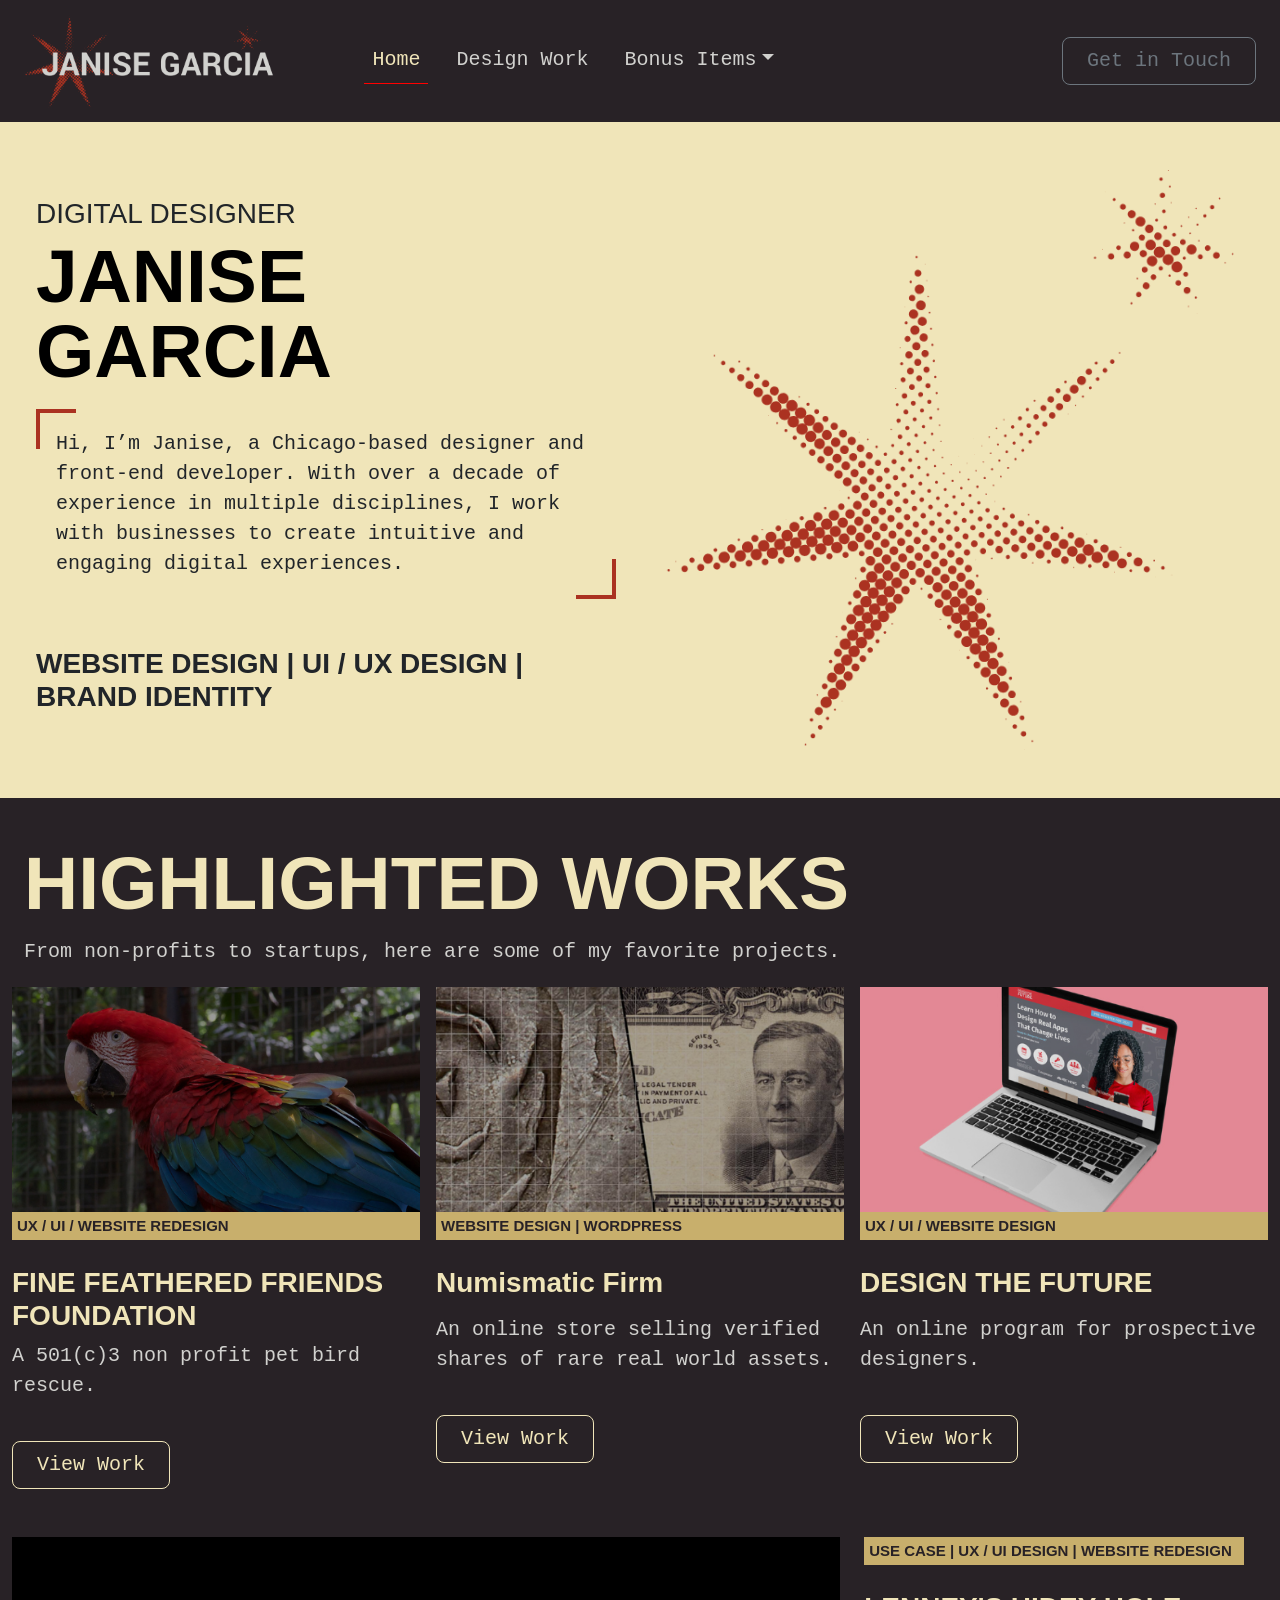
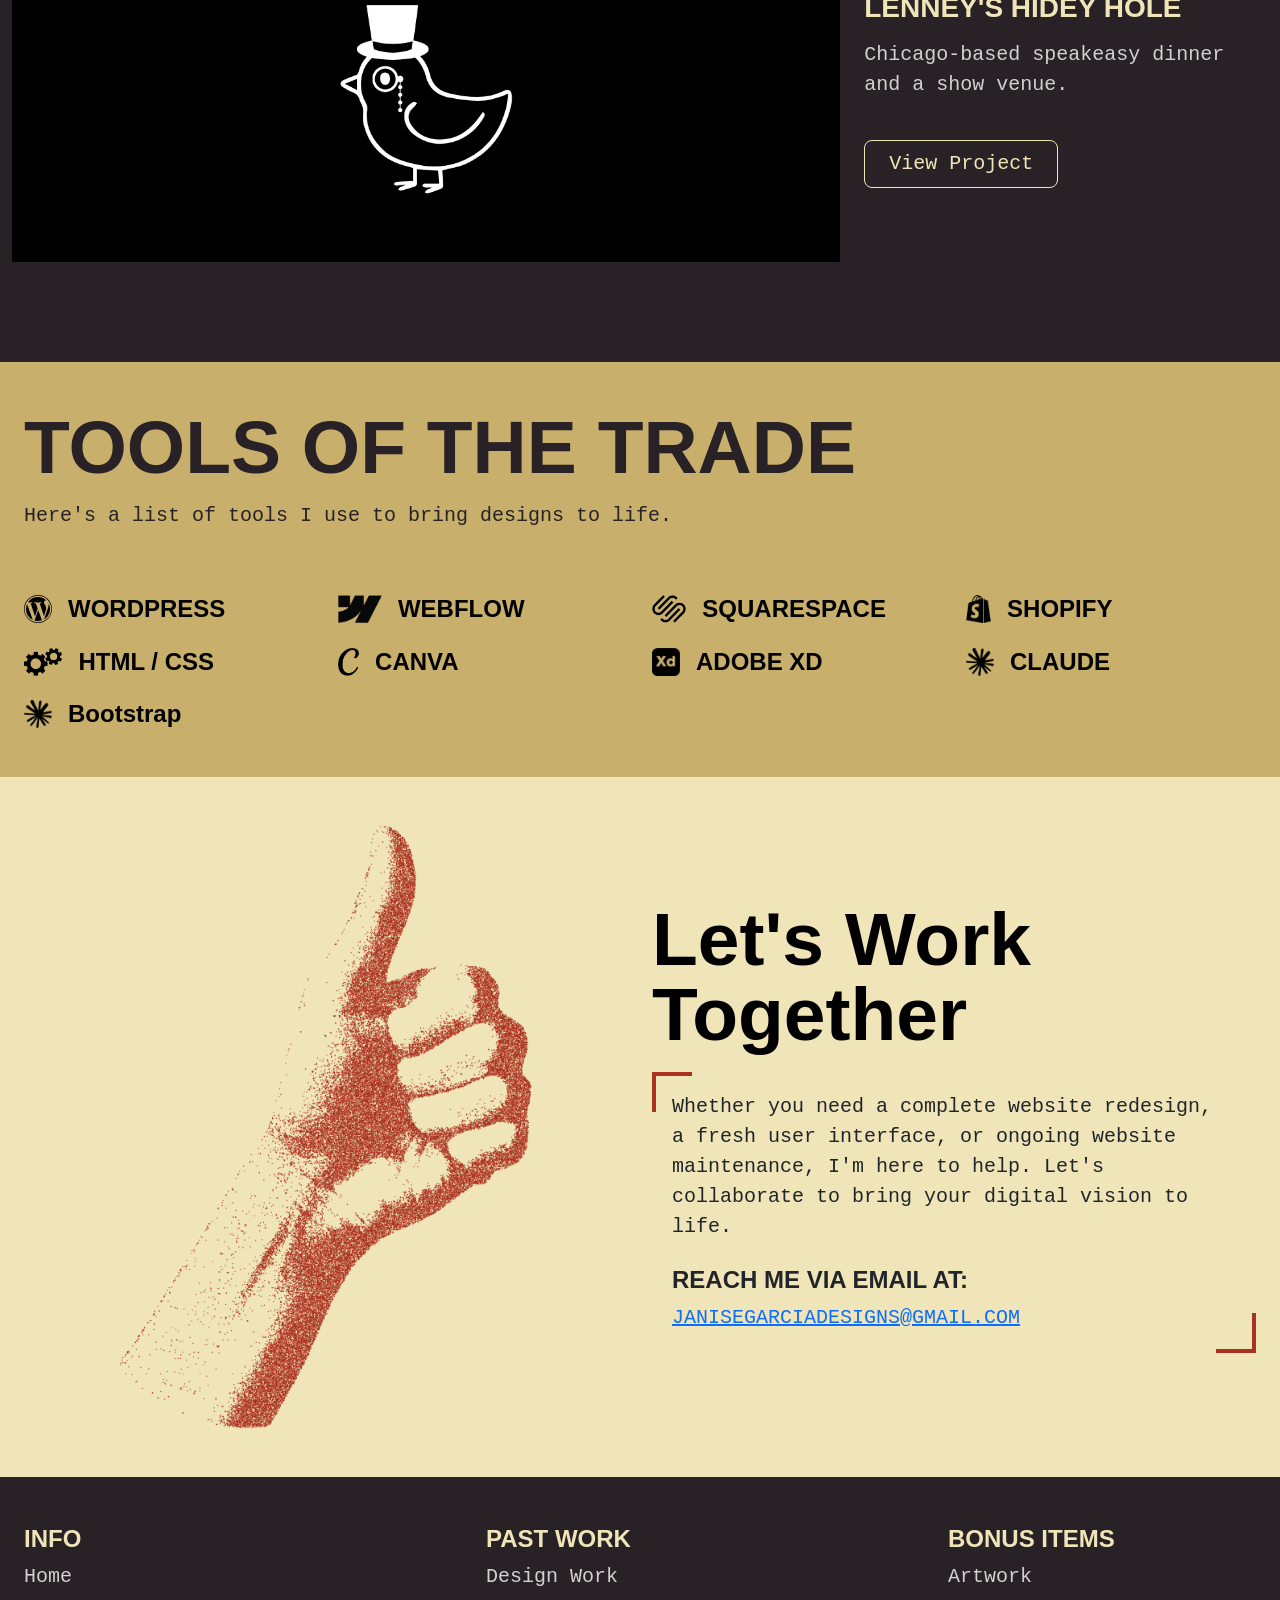
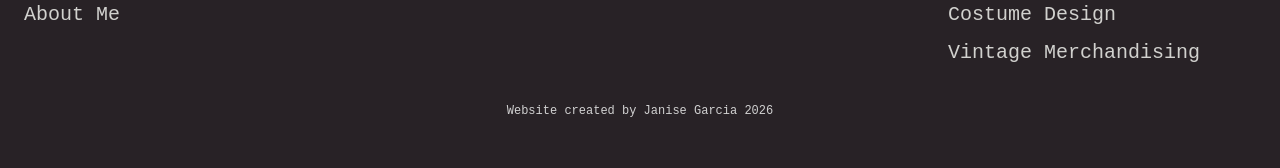
==== commit 4de0bb23: "updated oome and design page" ====
--- a/index.html
+++ b/index.html
@@ -148,7 +148,7 @@
                 <div class="thumbnail" style=" background-image: url('images/kd_thumbnail.png');"  height="225" width="100%"></div>
                 <div class="">
                   <h4 class="details">WEBSITE DESIGN | WORDPRESS</h4>
-                  <h3 class="title py-2">KAGIN'S DIGITAL</h3>
+                  <h3 class="title py-2">Numismatic Firm</h3>
                   <p class="lead pb-4">An online store selling verified shares of rare real world assets.</p>
                   <div
                     class="d-flex justify-content-between align-items-center">
--- a/css/main.css
+++ b/css/main.css
@@ -267,6 +267,344 @@
 .box a[href^="mailto:"] {
   overflow-wrap: anywhere;
 }
+
+
+/* Alternate background colors between plays */
+.play-section:nth-of-type(even) {
+  background: #f0e5b9;
+}
+
+.play-details {
+  font-size: .9rem;
+  letter-spacing: .05em;
+  text-transform: uppercase;
+  opacity: .75;
+}
+
+/* Costume sketches are usually tall, so use a portrait shape */
+.play-section .art-item img {
+  aspect-ratio: 3 / 2;
+}
+
+/* Keep the header from covering the heading after a jump link */
+.play-section {
+  scroll-margin-top: 20px;
+}
+
+
+
+.vm-photo.floorplan img{
+  aspect-ratio: auto; max-width:770px; width:100%;
+}
+
+.art-item.vm-photo.floorplan {display: flex;
+    flex-direction: column;
+    align-content: center;
+    align-items: center;
+}
+
+
+/* ---------- About Me ---------- */
+
+/* Hero photo */
+.about-photo {
+  width: 100%;
+  aspect-ratio: 4 / 5;
+  object-fit: cover;
+}
+
+/* Journey */
+.about-journey {
+  background: #f0e5b9;
+}
+.journey-step {
+  border-top: 3px solid #9e3a2c;
+  padding-top: 1rem;
+}
+.journey-number {
+  display: block;
+  font-size: 2.5rem;
+  font-weight: 700;
+  color: #9e3a2c;
+  line-height: 1;
+  margin-bottom: .5rem;
+}
+
+/* Pull quote section */
+.about-quote {
+  background: #262126;
+  color: #f0e5b9;
+}
+.pull-quote {
+  font-size: clamp(1.5rem, 3vw, 2.25rem);
+  font-weight: 700;
+  line-height: 1.3;
+  margin-bottom: 1.5rem;
+}
+
+/* Skill tiles */
+.skill-tile {
+  border: 2px solid #262126;
+  padding: 1.25rem 1rem;
+  text-align: center;
+  font-weight: 700;
+  text-transform: uppercase;
+  letter-spacing: .05em;
+  height: 100%;
+}
+
+/* Artist strip */
+.about-artist {
+  background: #f0e5b9;
+}
+.artist-img {
+  width: 100%;
+  aspect-ratio: 1 / 1;
+  object-fit: cover;
+}
+
+/* Snapshot-style personal photo */
+.snapshot {
+  background: #fff;
+  padding: 12px 12px 40px;
+  box-shadow: 0 8px 24px rgba(0, 0, 0, .2);
+  transform: rotate(-3deg);
+  max-width: 360px;
+}
+
+/* Closing */
+.about-closing {
+  background: #262126;
+  color: #f0e5b9;
+}
+
+
+
+
+
+/* ---------- Design Work ---------- */
+.dw-section { scroll-margin-top: 20px; }
+.dw-dark {
+  background: #262126;
+  color: #f0e5b9;
+}
+
+/* Branding */
+.brand-logo {
+  background: #fff;
+  padding: 3rem;
+  display: flex;
+  align-items: center;
+  justify-content: center;
+  aspect-ratio: 1 / 1;
+}
+.brand-label {
+  font-size: .85rem;
+  text-transform: uppercase;
+  letter-spacing: .08em;
+  margin-bottom: .75rem;
+}
+.swatch { text-align: center; }
+.swatch span {
+  display: block;
+  width: 72px;
+  height: 72px;
+  border-radius: 50%;
+  border: 1px solid rgba(0, 0, 0, .15);
+  margin: 0 auto .5rem;
+}
+.swatch p {
+  font-size: .75rem;
+  margin: 0;
+}
+.type-sample {
+  display: flex;
+  justify-content: space-between;
+  align-items: baseline;
+  border-bottom: 1px solid rgba(0, 0, 0, .2);
+  padding: .5rem 0;
+}
+.type-name { font-size: .85rem; }
+.type-preview { font-size: 1.75rem; }
+
+.dw-photo img {
+  width: 100%;
+  aspect-ratio: 4 / 3;
+  object-fit: cover;
+  cursor: zoom-in;
+}
+
+/* Social filter tabs */
+.social-filter .nav-link {
+  border: 1px solid #262126;
+  border-radius: 0;
+  color: #262126;
+  background: transparent;
+}
+.social-filter .nav-link.active,
+.social-filter .nav-link:hover {
+  background: #262126;
+  color: #f0e5b9;
+}
+
+/* Social post tiles */
+.post-tile {
+  position: relative;
+  display: block;
+  overflow: hidden;
+}
+.post-tile img {
+  width: 100%;
+  aspect-ratio: 1 / 1;
+  object-fit: cover;
+  cursor: zoom-in;
+}
+.post-overlay {
+  position: absolute;
+  inset: 0;
+  display: flex;
+  flex-direction: column;
+  justify-content: center;
+  align-items: center;
+  text-align: center;
+  background: rgba(38, 33, 38, .8);
+  color: #f0e5b9;
+  font-weight: 700;
+  opacity: 0;
+  transition: opacity .2s ease;
+}
+.post-overlay small { font-weight: 400; }
+.post-tile:hover .post-overlay { opacity: 1; }
+
+
+
+
+/* ---------- Project cards ---------- */
+.project-card {
+  overflow: hidden;
+}
+
+.project-image {
+  display: flex;
+  align-items: center;
+  justify-content: center;
+  padding: 2rem;
+  min-height: 320px;
+}
+.project-image img {
+  max-width: 100%;
+  max-height: 340px;
+  object-fit: contain;
+}
+
+.project-info {
+  background: #262126;
+  color: #f0e5b9;
+  padding: 3rem;
+  display: flex;
+  flex-direction: column;
+}
+.project-tag {
+  text-transform: uppercase;
+  letter-spacing: .06em;
+  font-size: .9rem;
+  opacity: .8;
+  margin-bottom: .75rem;
+}
+.project-title {
+  font-weight: 700;
+  font-size: clamp(1.6rem, 3vw, 2.25rem);
+  margin-bottom: 1rem;
+}
+
+/* View Project link, pinned to the bottom of the panel */
+.project-link {
+  margin-top: auto;
+  padding-top: 1.5rem;
+  color: #f0e5b9;
+  font-weight: 700;
+  text-decoration: none;
+  align-self: flex-start;
+}
+.project-link span {
+  display: inline-block;
+  margin-left: .4rem;
+  transition: transform .2s ease;
+}
+.project-link:hover {
+  color: #f0e5b9;
+}
+.project-link:hover span {
+  transform: translateX(6px);
+}
+
+
+
+
+
+
+
+
+
+
+/* Alternate background colors between sections */
+.vm-section:nth-of-type(even) {
+  background: #f0e5b9;
+}
+.vm-section {
+  scroll-margin-top: 20px;
+}
+
+.vm-hero-img {
+  width: 100%;
+  aspect-ratio: 4 / 3;
+  object-fit: cover;
+}
+
+/* Before/after and window photos: same shape so pairs line up */
+.ba-photo img,
+.vm-photo img {
+  width: 100%;
+  height: auto;
+  aspect-ratio: 4 / 3;
+  object-fit: cover;
+  cursor: zoom-in;
+}
+
+/* Before / After labels on top of the photo */
+.ba-photo {
+  position: relative;
+  display: block;
+}
+.ba-label {
+  position: absolute;
+  top: 12px;
+  left: 12px;
+  padding: 4px 12px;
+  font-size: .8rem;
+  font-weight: 700;
+  letter-spacing: .08em;
+  text-transform: uppercase;
+  background: #262126;
+  color: #f0e5b9;
+  z-index: 1;
+}
+.ba-label-after {
+  background: #9e3a2c;
+}
+
+
+
+
+
+
+
+
+
+
+
+
+
 
 @media (max-width:991px) {
 .navbar.navbar-expand-lg{
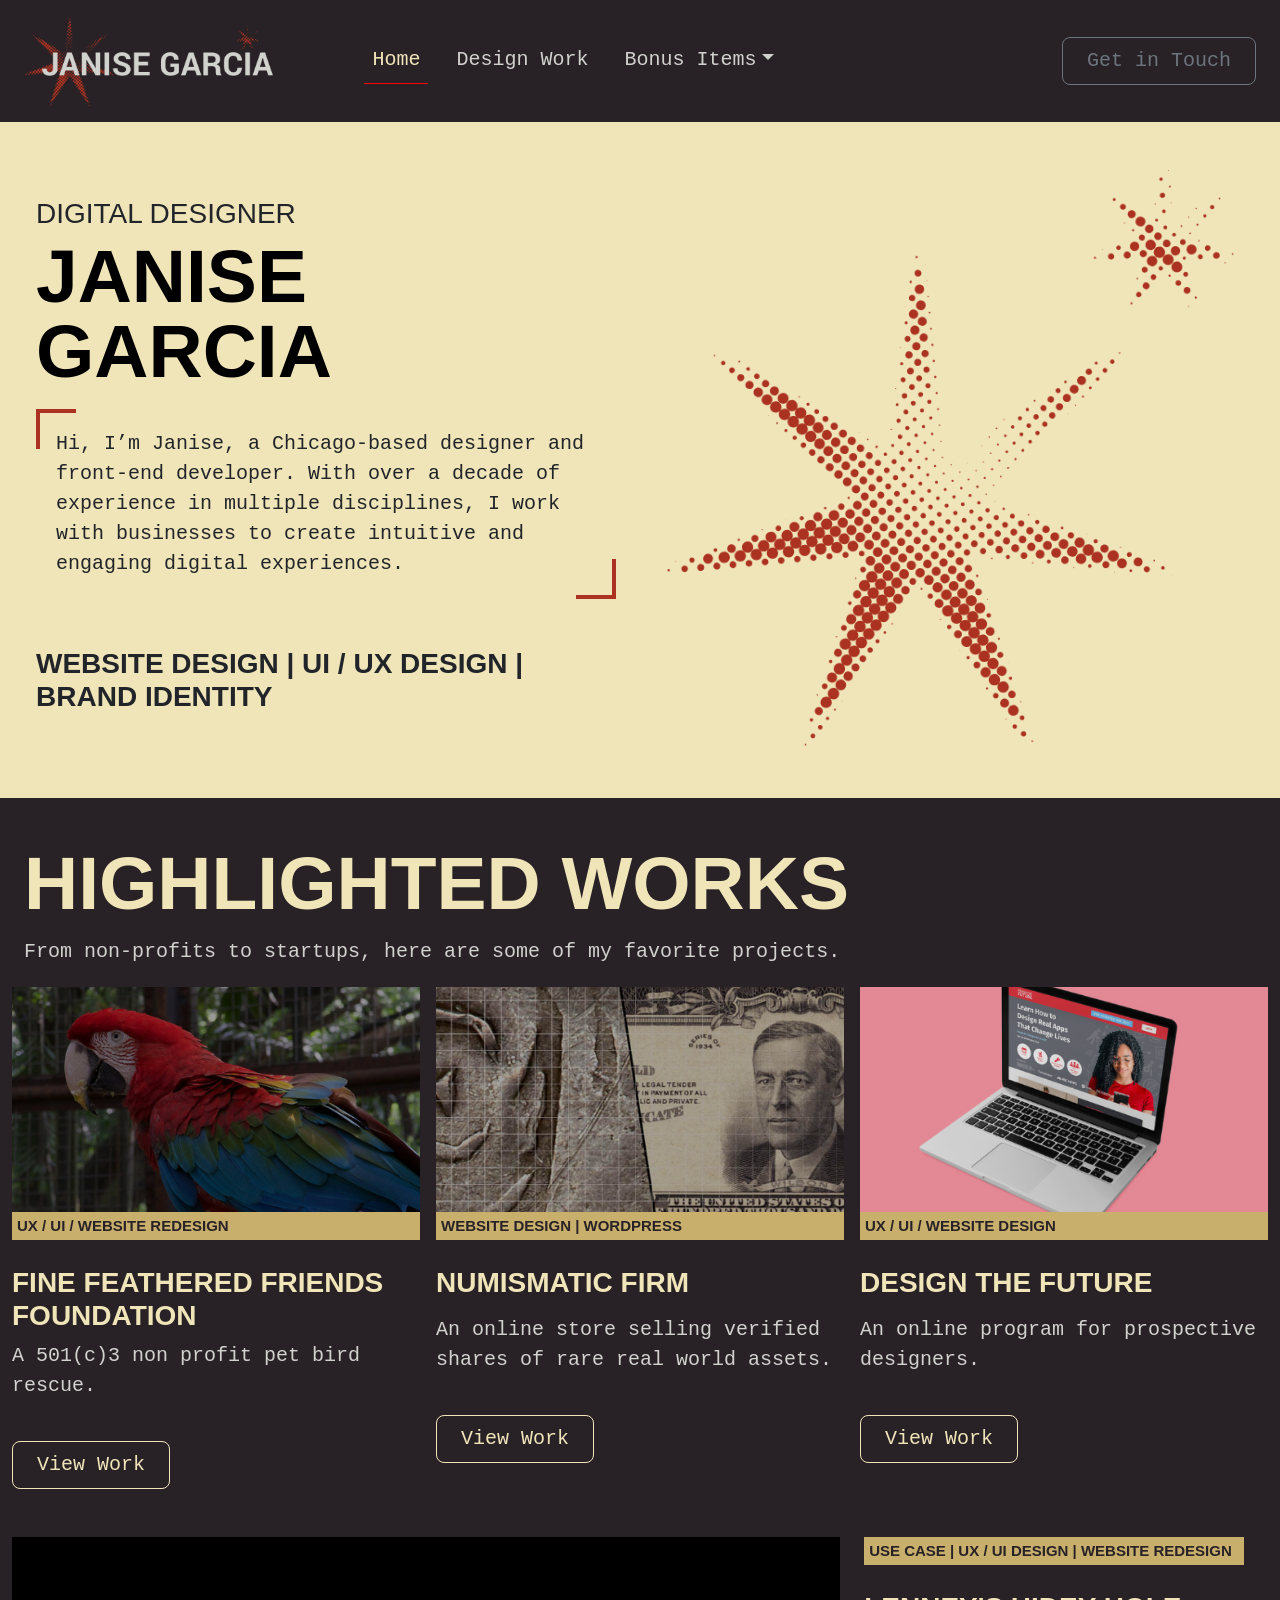
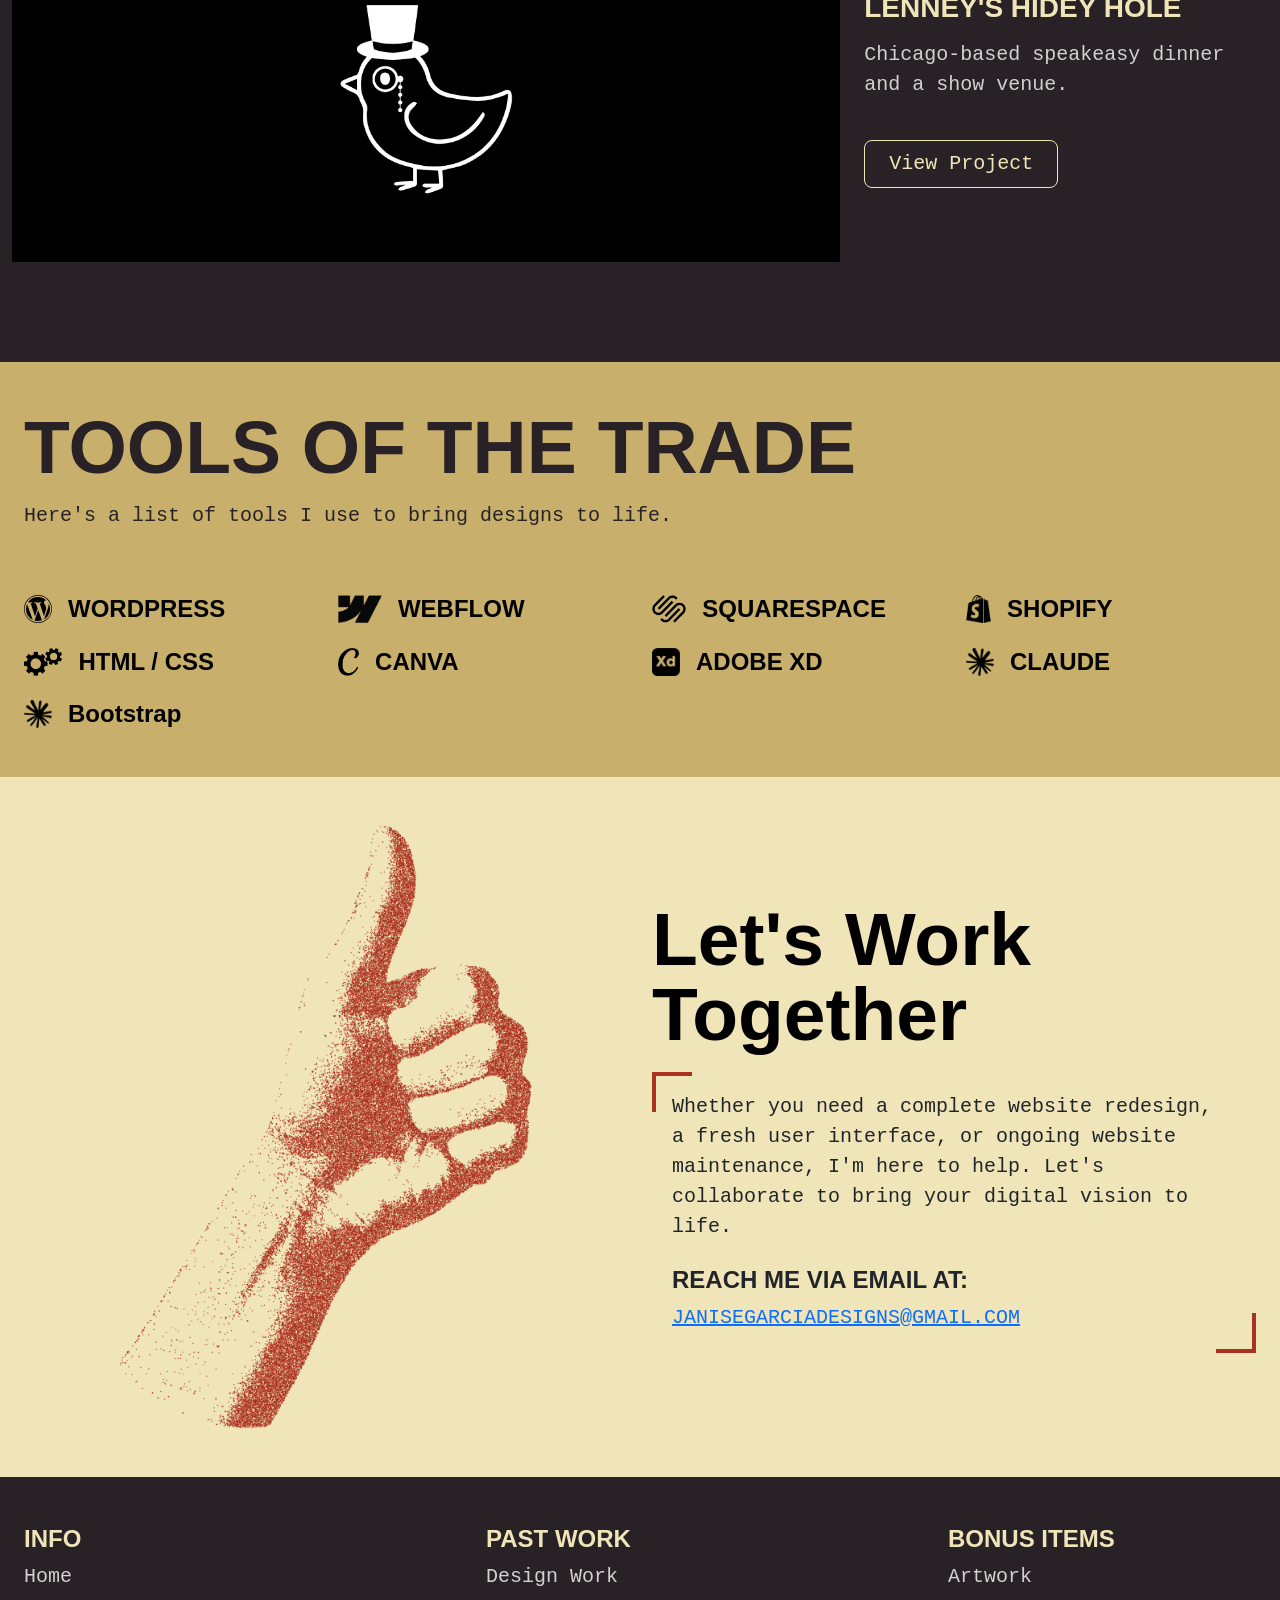
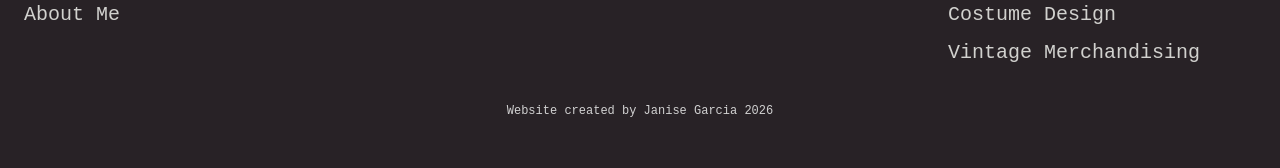
==== commit 7c3b9527: "updated homepage" ====
--- a/index.html
+++ b/index.html
@@ -148,7 +148,7 @@
                 <div class="thumbnail" style=" background-image: url('images/kd_thumbnail.png');"  height="225" width="100%"></div>
                 <div class="">
                   <h4 class="details">WEBSITE DESIGN | WORDPRESS</h4>
-                  <h3 class="title py-2">Numismatic Firm</h3>
+                  <h3 class="title py-2">NUMISMATIC FIRM</h3>
                   <p class="lead pb-4">An online store selling verified shares of rare real world assets.</p>
                   <div
                     class="d-flex justify-content-between align-items-center">
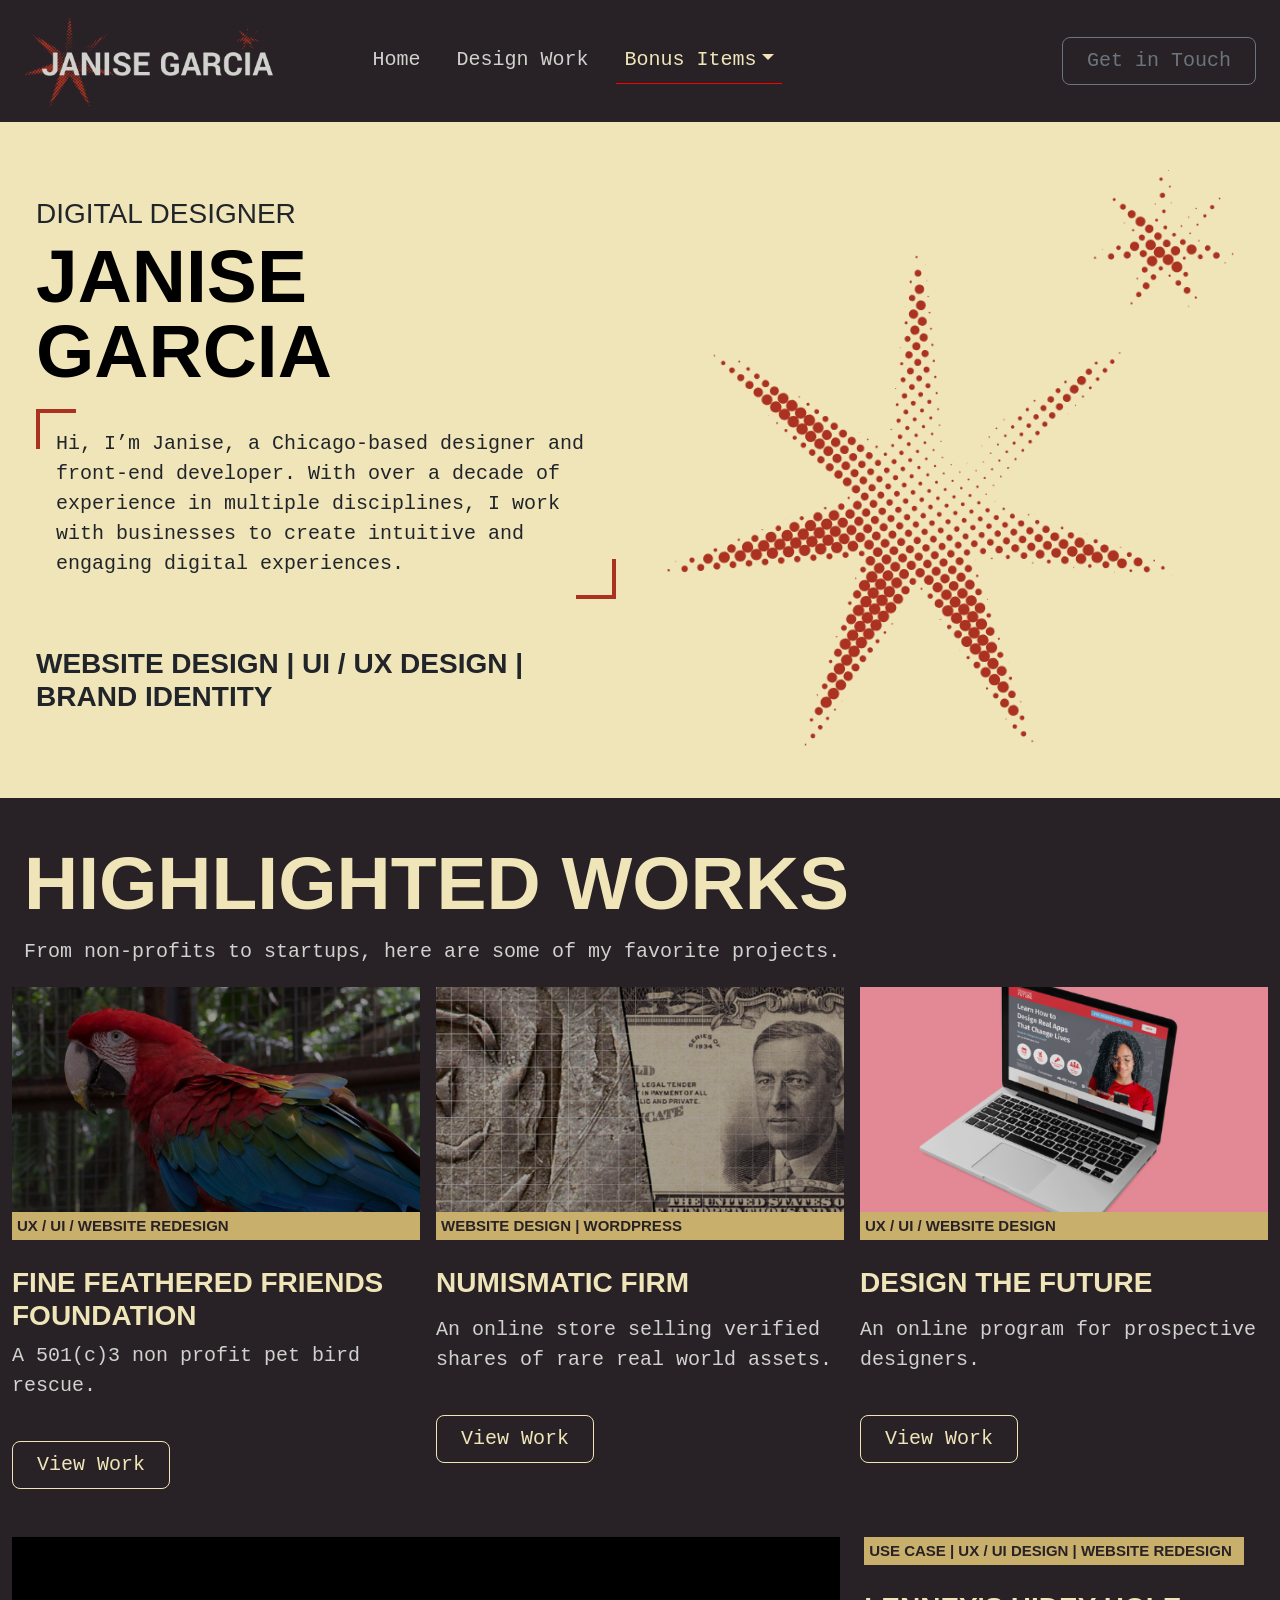
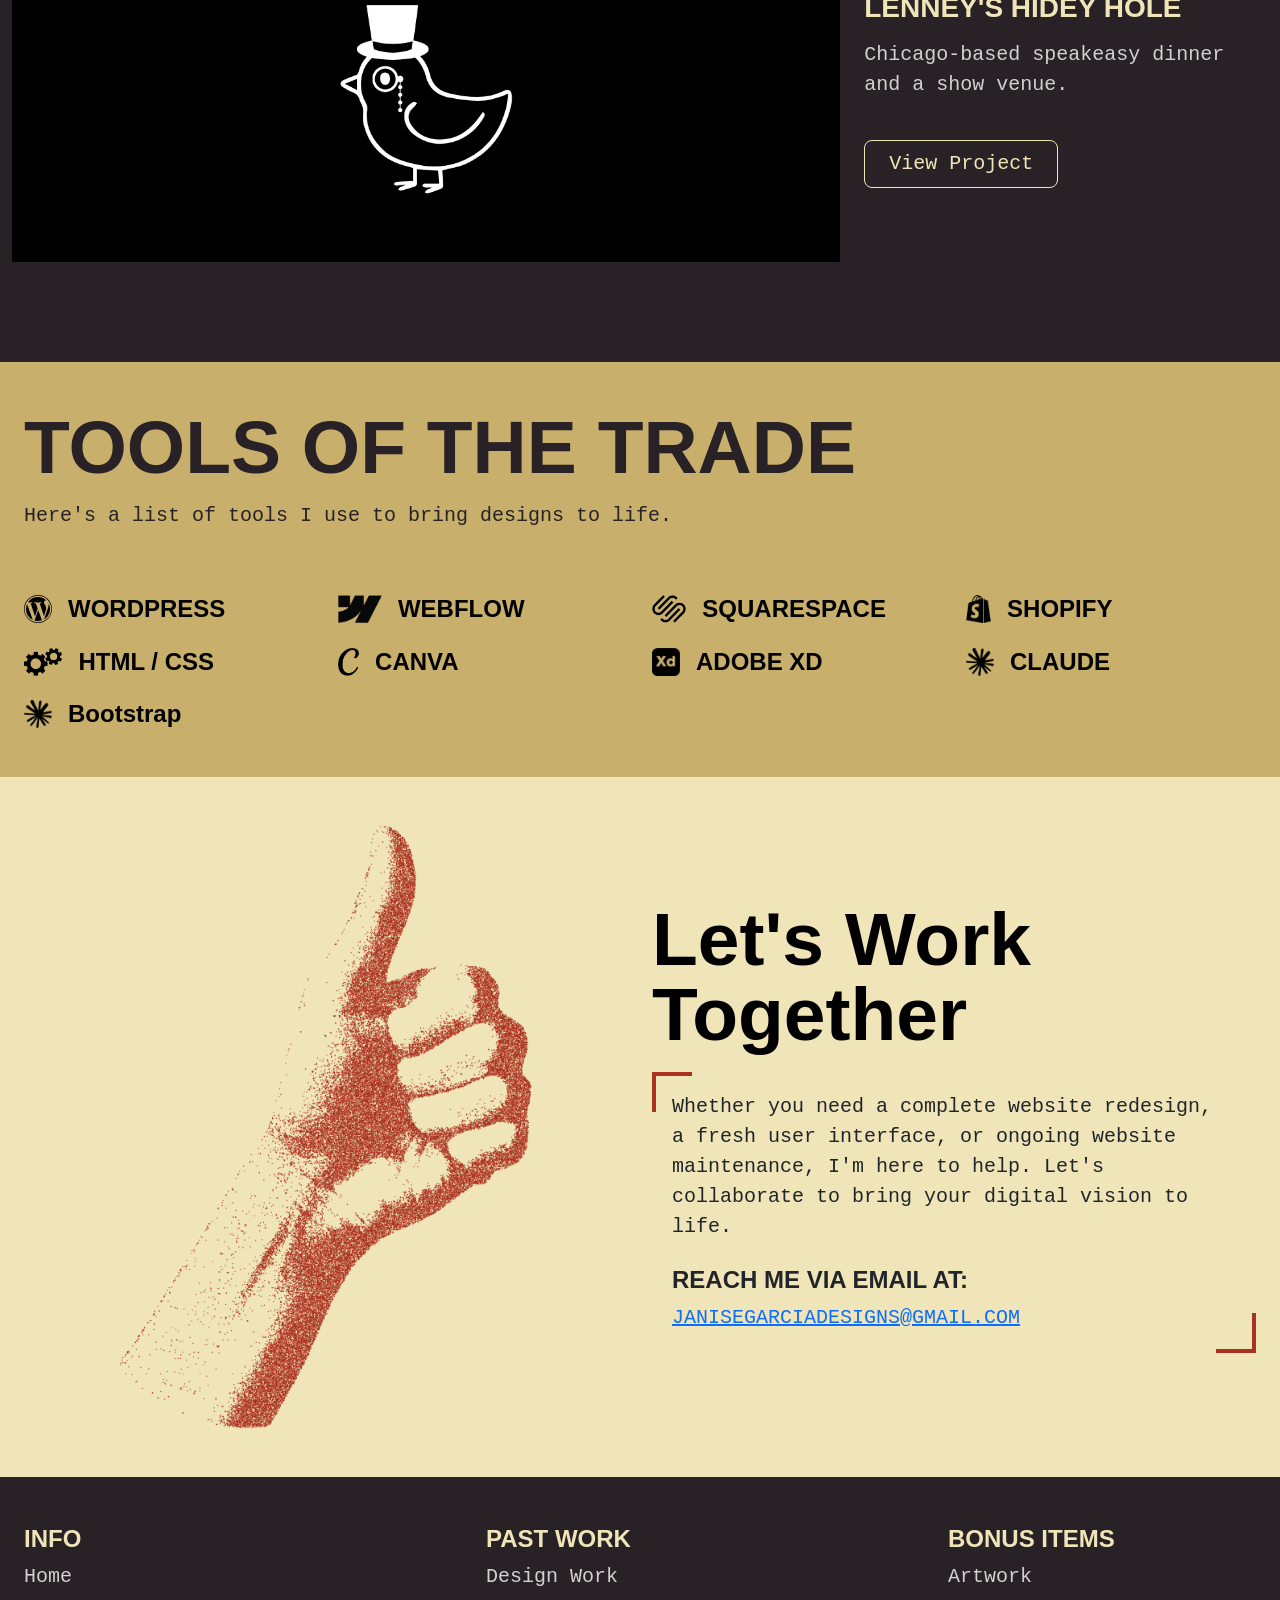
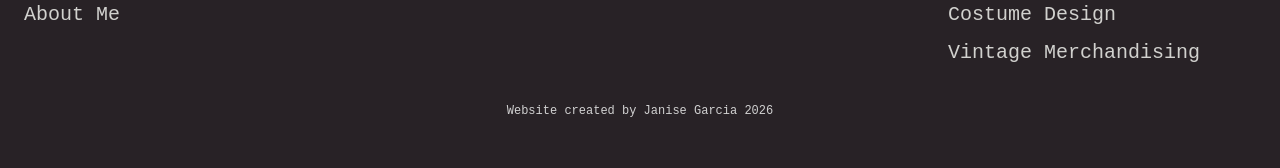
==== commit 6ef630cb: "updated nav" ====
--- a/index.html
+++ b/index.html
@@ -34,23 +34,20 @@
 
               <ul class="navbar-nav col-lg-6 justify-content-lg-center">
                 <li class="nav-item">
-                  <a class="nav-link active" aria-current="page" href="index.html">Home</a>
+                  <a class="nav-link" href="index.html">Home</a>
                 </li>
                 <li class="nav-item"><a class="nav-link" href="design-work.html">Design Work</a></li>
                 <li class="nav-item dropdown">
                   <a
-                    class="nav-link dropdown-toggle"
+                    class="nav-link dropdown-toggle active"
                     href="#"
                     data-bs-toggle="dropdown"
                     aria-expanded="false">Bonus Items</a>
                   <ul class="dropdown-menu">
                     <li><a class="dropdown-item" href="about-me.html">About Me</a></li>
-                    <li>
-                      <a class="dropdown-item" href="artwork.html">Artwork</a>
-                    </li>
-                    <li>
-                      <a class="dropdown-item" href="vintage-merchandising.html">Vintage Merchandising</a>
-                    </li>
+                    <li><a class="dropdown-item active" aria-current="page" href="artwork.html">Artwork</a></li>
+                    <li><a class="dropdown-item" href="costume-design.html">Costume Design</a></li>
+                    <li><a class="dropdown-item" href="vintage-merchandising.html">Vintage Merchandising</a></li>
                   </ul>
                 </li>
               </ul>
@@ -59,7 +56,6 @@
     Get in Touch
   </a>
 </div>
-              </div>
             </div>
           </div>
         </nav>
--- a/css/main.css
+++ b/css/main.css
@@ -592,6 +592,178 @@
 .ba-label-after {
   background: #9e3a2c;
 }
+
+
+
+
+
+
+
+
+/* =========================================================
+   Case Study pages (We Cine, Fine Feathered Friends, etc.)
+   Put this file in your css folder: css/case-study.css
+   Colors: #262126 dark · #f0e5b9 cream · #9e3a2c red
+   (swap in your exact values from main.css if they differ)
+   ========================================================= */
+
+/* Section backgrounds */
+.cs-section { scroll-margin-top: 20px; }
+.cs-dark {
+  background: #262126;
+  color: #f0e5b9;
+}
+.cs-cream { background: #f0e5b9; }
+
+/* Back link */
+.cs-back {
+  color: inherit;
+  font-weight: 700;
+  text-decoration: none;
+  font-size: .9rem;
+  letter-spacing: .05em;
+  text-transform: uppercase;
+}
+.cs-back:hover { text-decoration: underline; color: inherit; }
+.cs-back-light { color: #f0e5b9; }
+
+/* Big red step numbers (01, 02, 03...) */
+.cs-step {
+  font-size: 2.5rem;
+  font-weight: 700;
+  color: #9e3a2c;
+  line-height: 1;
+  margin-bottom: .5rem;
+}
+
+/* Quick facts row under the hero */
+.cs-facts .col {
+  border-top: 3px solid #9e3a2c;
+  padding-top: 1rem;
+}
+.cs-facts h5,
+.cs-label {
+  font-size: .85rem;
+  text-transform: uppercase;
+  letter-spacing: .08em;
+  margin-bottom: .5rem;
+}
+.cs-facts p { margin: 0; }
+
+/* Problem statement */
+.cs-statement {
+  font-size: clamp(1.4rem, 2.5vw, 2rem);
+  font-weight: 700;
+  line-height: 1.3;
+  margin-bottom: 1.5rem;
+}
+
+/* Research insight cards */
+.cs-card {
+  border: 2px solid #262126;
+  padding: 1.5rem;
+}
+.cs-card-number {
+  display: block;
+  font-size: 1.5rem;
+  font-weight: 700;
+  color: #9e3a2c;
+  margin-bottom: .5rem;
+}
+
+/* Persona */
+.cs-persona { border: 2px solid #262126; }
+.cs-persona-photo img {
+  width: 100%;
+  height: 100%;
+  min-height: 260px;
+  object-fit: cover;
+}
+.cs-persona-info { padding: 2rem; }
+.cs-persona-info h5 {
+  font-size: .85rem;
+  text-transform: uppercase;
+  letter-spacing: .08em;
+}
+
+/* Feature rows */
+.cs-feature { margin-bottom: 4rem; }
+.cs-feature:last-child { margin-bottom: 0; }
+.cs-phone {
+  max-width: 260px;
+  width: 100%;
+  height: auto;
+}
+
+/* Process images */
+.cs-process-img { display: block; }
+.cs-process-img img {
+  width: 100%;
+  aspect-ratio: 4 / 3;
+  object-fit: cover;
+  cursor: zoom-in;
+  border: 1px solid rgba(0, 0, 0, .15);
+}
+
+/* Style guide */
+.cs-swatch { text-align: center; }
+.cs-swatch span {
+  display: block;
+  width: 72px;
+  height: 72px;
+  border-radius: 50%;
+  border: 1px solid rgba(240, 229, 185, .4);
+  margin: 0 auto .5rem;
+}
+.cs-swatch p {
+  font-size: .75rem;
+  margin: 0;
+}
+.cs-type {
+  display: flex;
+  justify-content: space-between;
+  align-items: baseline;
+  border-bottom: 1px solid rgba(240, 229, 185, .3);
+  padding: .75rem 0;
+}
+.cs-type-preview { font-size: 1.75rem; }
+
+/* Final screens */
+.cs-screen { display: block; }
+.cs-screen img {
+  width: 100%;
+  height: auto;
+  cursor: zoom-in;
+  transition: transform .2s ease;
+}
+.cs-screen:hover img { transform: translateY(-4px); }
+
+/* Next project link */
+.cs-next {
+  color: #f0e5b9;
+  font-size: clamp(1.25rem, 2.5vw, 1.75rem);
+  font-weight: 700;
+  text-decoration: none;
+  text-align: right;
+}
+.cs-next:hover { color: #f0e5b9; text-decoration: underline; }
+
+
+
+
+
+
+
+
+
+
+
+
+
+
+
+
+
 
 
 
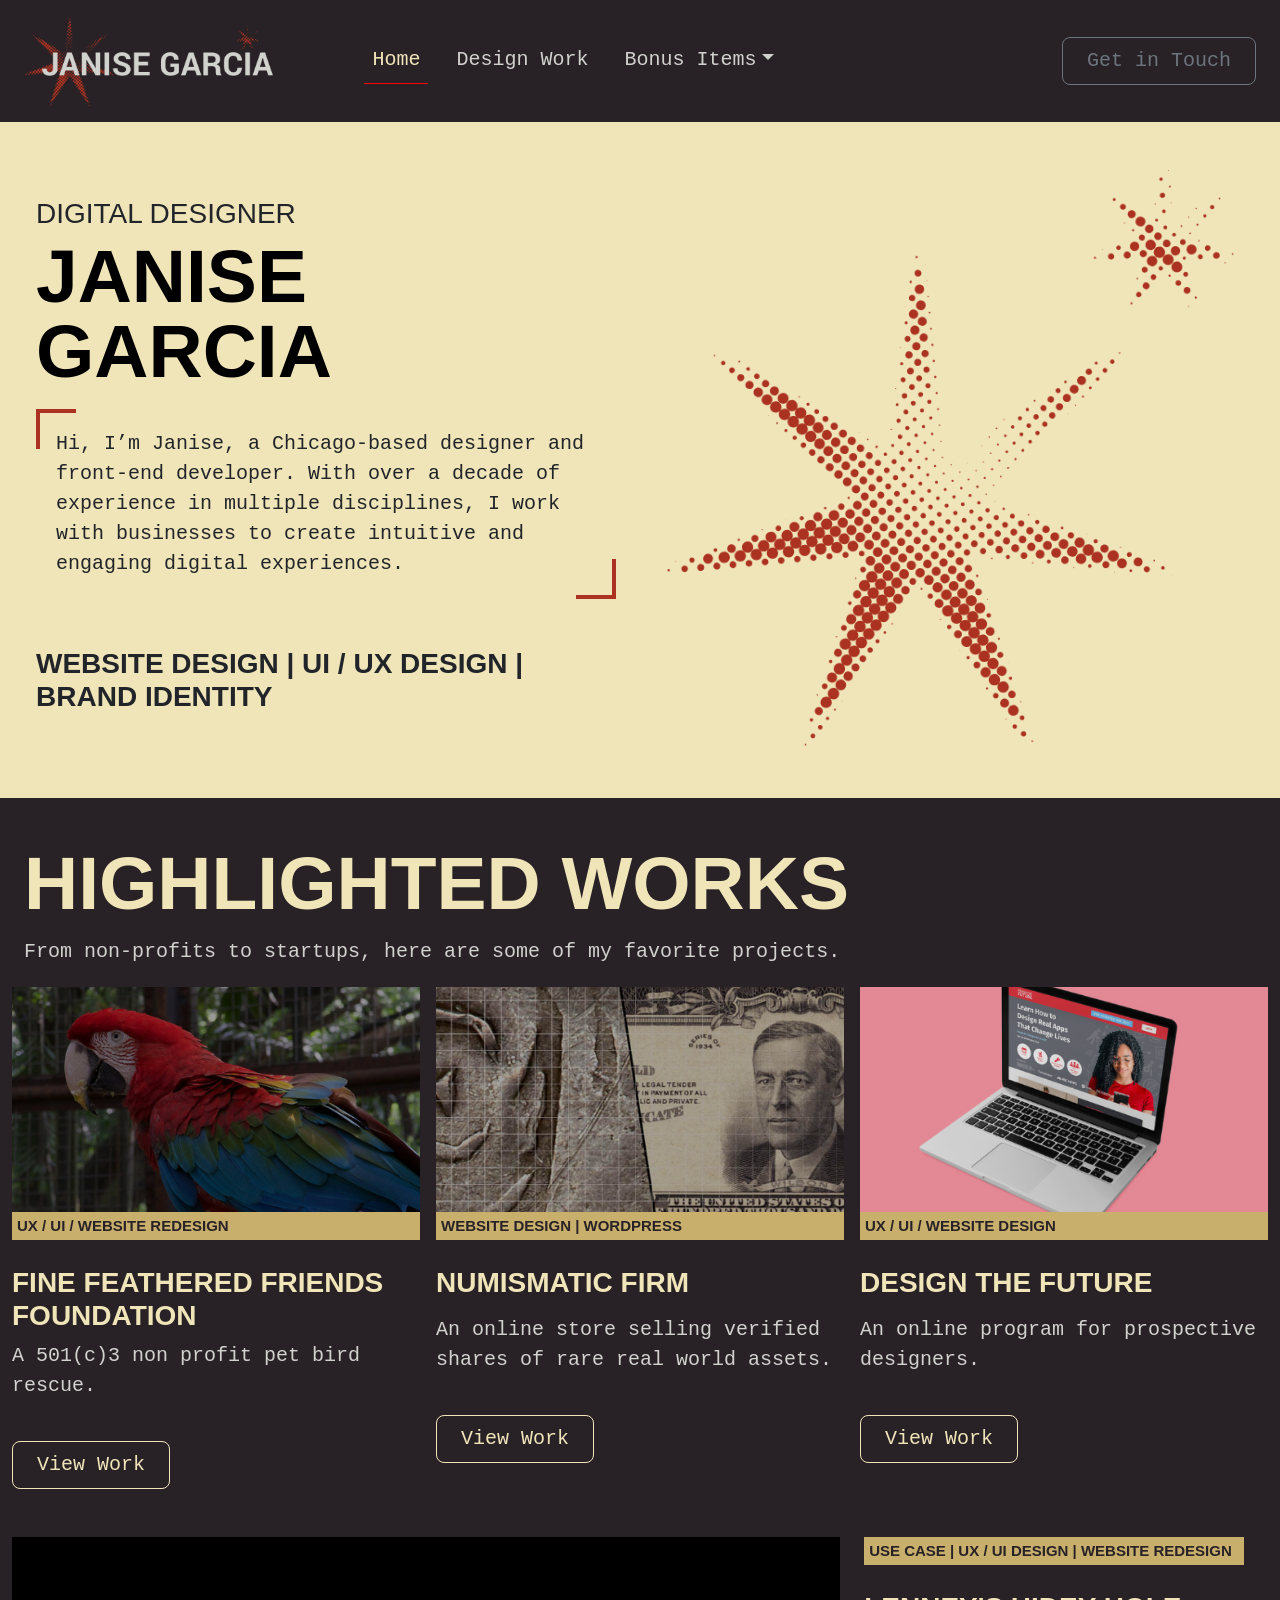
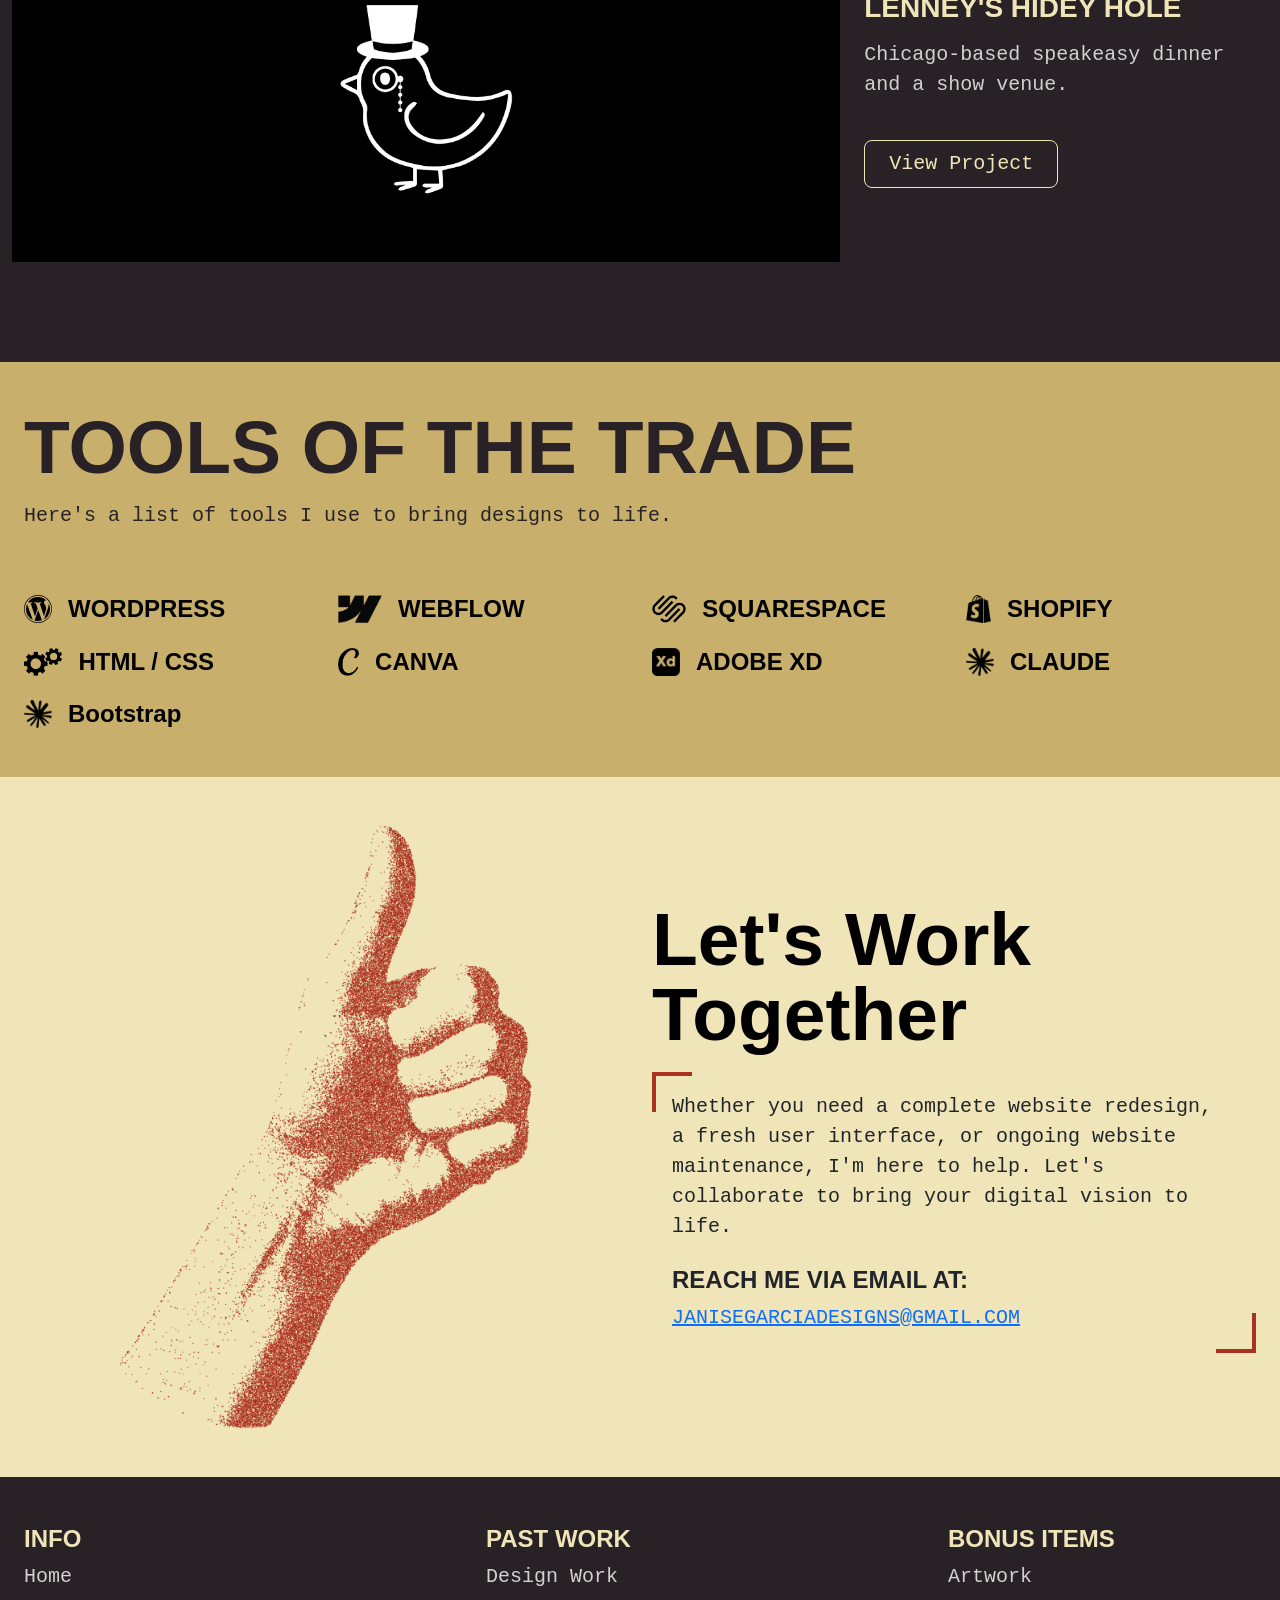
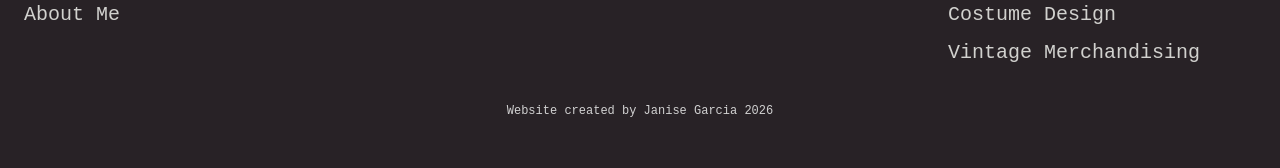
==== commit 83946c47: "updated active links" ====
--- a/index.html
+++ b/index.html
@@ -34,18 +34,18 @@
 
               <ul class="navbar-nav col-lg-6 justify-content-lg-center">
                 <li class="nav-item">
-                  <a class="nav-link" href="index.html">Home</a>
+                  <a class="nav-link active" href="index.html">Home</a>
                 </li>
                 <li class="nav-item"><a class="nav-link" href="design-work.html">Design Work</a></li>
                 <li class="nav-item dropdown">
                   <a
-                    class="nav-link dropdown-toggle active"
+                    class="nav-link dropdown-toggle"
                     href="#"
                     data-bs-toggle="dropdown"
                     aria-expanded="false">Bonus Items</a>
                   <ul class="dropdown-menu">
                     <li><a class="dropdown-item" href="about-me.html">About Me</a></li>
-                    <li><a class="dropdown-item active" aria-current="page" href="artwork.html">Artwork</a></li>
+                    <li><a class="dropdown-item" aria-current="page" href="artwork.html">Artwork</a></li>
                     <li><a class="dropdown-item" href="costume-design.html">Costume Design</a></li>
                     <li><a class="dropdown-item" href="vintage-merchandising.html">Vintage Merchandising</a></li>
                   </ul>
